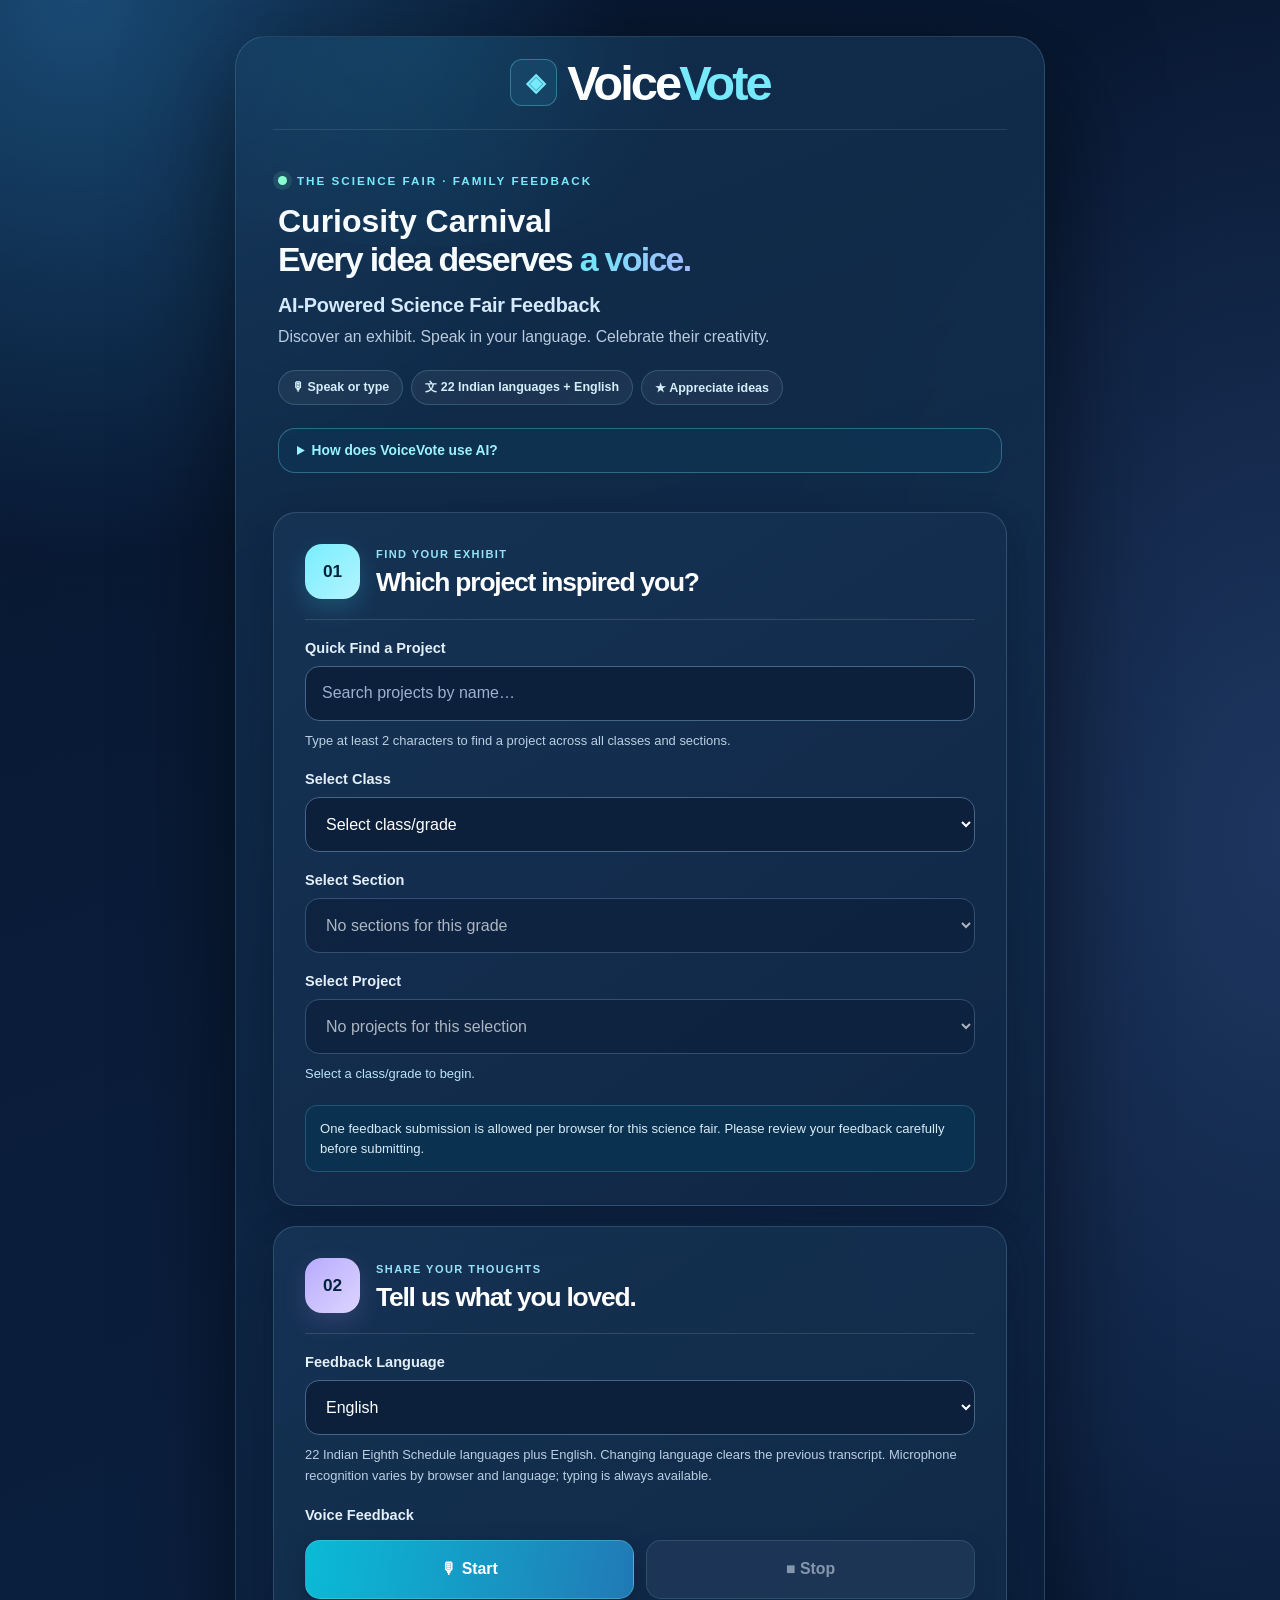
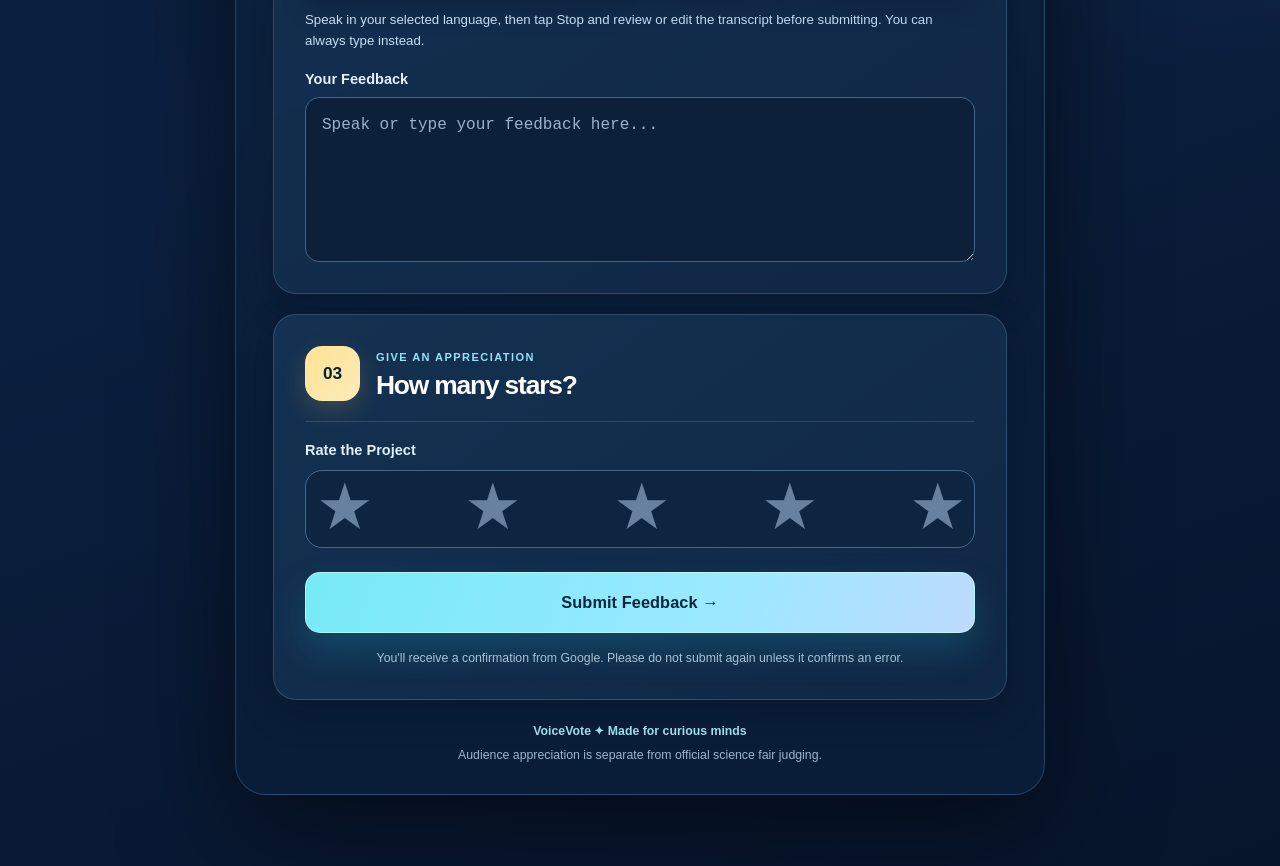
==== index.html @ 1d02b23a "Show Curiosity Carnival theme in visitor Voting header" ====
<!DOCTYPE html>
<html lang="en">
<head>
<meta charset="UTF-8">
<meta name="viewport" content="width=device-width, initial-scale=1.0">
<title>VoiceVote | Science Fair</title>

<style>
* {
  box-sizing: border-box;
  margin: 0;
  padding: 0;
}

body {
  font-family: Arial, sans-serif;
  min-height: 100vh;
  background: linear-gradient(135deg,#08152e,#102b50,#075985);
  color: #fff;
  padding: 25px 15px;
}

.container {
  max-width: 650px;
  margin: 25px auto;
  padding: 30px;
  border: 1px solid #ffffff25;
  border-radius: 24px;
  background: #ffffff12;
  backdrop-filter: blur(18px);
  box-shadow: 0 20px 60px #0005;
}

.header {
  text-align: center;
  margin-bottom: 28px;
}

.logo {
  font-size: 35px;
  font-weight: 800;
  color: #67e8f9;
}

.header p {
  color: #cbd5e1;
  margin-top: 8px;
}
.ai-explainer {
  margin: 16px auto 0;
  max-width: 610px;
  padding: 11px 14px;
  background: #102d49;
  border: 1px solid #67e8f950;
  border-radius: 12px;
  color: #d8edf5;
  text-align: left;
}
.ai-explainer summary {
  cursor: pointer;
  color: #67e8f9;
  font-size: 13px;
  font-weight: 700;
}
.ai-explainer ol {
  padding-left: 20px;
  margin: 12px 0 3px;
  font-size: 13px;
  line-height: 1.6;
}
.ai-explainer li { margin: 7px 0; }


label {
  display: block;
  font-weight: 600;
  margin: 20px 0 9px;
}

select, textarea, input[type="search"], input[type="text"] {
  width: 100%;
  padding: 14px;
  border-radius: 12px;
  border: 1px solid #ffffff30;
  background: #102b50;
  color: white;
  font-size: 16px; /* Avoid unexpected iOS text-field zoom on focus. */
  outline: none;
}

select:focus, textarea:focus, input[type="search"]:focus, input[type="text"]:focus {
  border-color: #67e8f9;
}

select option {
  background: #102b50;
  color: white;
}

select:disabled {
  opacity: 0.65;
  cursor: not-allowed;
}

#catalogStatus {
  color: #cbd5e1;
  margin-top: 8px;
  font-size: 13px;
  line-height: 1.5;
}

textarea {
  resize: vertical;
  min-height: 130px;
}

.buttons {
  display: flex;
  gap: 12px;
  margin-top: 15px;
}

button {
  border: none;
  padding: 14px;
  border-radius: 12px;
  cursor: pointer;
  font-size: 16px;
  font-weight: 700;
  min-height: 48px; /* Comfortable touch targets on phones. */
  transition: .2s;
}

button:hover {
  transform: translateY(-2px);
}

.record {
  flex: 1;
  background: #0891b2;
  color: white;
}

.stop {
  flex: 1;
  background: #334155;
  color: white;
}

.submit {
  width: 100%;
  margin-top: 25px;
  background: linear-gradient(90deg,#06b6d4,#2563eb);
  color: white;
  font-size: 17px;
}

.stars {
  display: flex;
  gap: 12px;
  font-size: 38px;
  margin-top: 10px;
}

.star {
  cursor: pointer;
  color: #64748b;
  background: transparent;
  border: 0;
  padding: 0;
  font-size: inherit;
  line-height: 1;
}
.star:focus-visible {
  outline: 2px solid #67e8f9;
  outline-offset: 3px;
}
#retryCatalogBtn {
  margin-top: 8px;
  padding: 9px 13px;
  font-size: 14px;
  background: #0891b2;
  color: white;
}
[hidden] {
  display: none !important;
}

.star.active {
  color: #facc15;
}
button:disabled, textarea:disabled, input:disabled {
  opacity: .55;
  cursor: not-allowed;
}
.search-help { font-size: 13px; color: #cbd5e1; margin: 8px 0 0; line-height: 1.5; }
.search-box { position: relative; }
#projectSearch { width: 100%; }
.search-results {
  margin-top: 6px;
  max-height: 264px;
  overflow-y: auto;
  background: #0e2749;
  border: 1px solid #67e8f96b;
  border-radius: 12px;
}
.search-option {
  display: block;
  background: transparent;
  color: white;
  border-radius: 0;
  width: 100%;
  text-align: left;
  padding: 12px 14px;
  font-weight: 500;
  border-bottom: 1px solid #ffffff18;
}
.search-option:hover, .search-option:focus-visible {
  background: #17436b;
  outline: 2px solid #67e8f9;
  outline-offset: -2px;
}
.search-selected {
  color: #a5f3fc;
  font-size: 13px;
  line-height: 1.5;
  margin-top: 8px;
}

.visitor-pass-help {
  color: #cbd5e1;
  font-size: 13px;
  margin-top: 8px;
  line-height: 1.6;
}
#newVisitorBtn {
  display: block;
  margin-top: 12px;
  background: #0d829d;
  border: 1px solid #67e8f999;
  color: #fff;
  width: 100%;
}
.vote-info {
  margin: 14px 0 4px;
  color: #cbd5e1;
  font-size: 13px;
  line-height: 1.5;
}
.vote-lock {
  margin-top: 16px;
  padding: 14px 16px;
  border: 1px solid #67e8f977;
  border-radius: 12px;
  color: #a5f3fc;
  background: #0e3c53;
  line-height: 1.5;
}

#status {
  text-align: center;
  margin-top: 18px;
  color: #a5f3fc;
  line-height: 1.5;
}

.footer {
  text-align: center;
  color: #94a3b8;
  font-size: 12px;
  margin-top: 25px;
}

@media(max-width:500px) {
  body { padding: 10px 8px; }
  .container { margin: 8px auto; padding: 22px 17px; border-radius: 18px; }
  .buttons { flex-direction: column; }
  .stars { font-size: 34px; justify-content: space-between; }
  .star { min-width: 44px; min-height: 44px; }
}
</style>
<link rel="stylesheet" href="voicevote-theme.css">
</head>

<body>

<div class="container">
  <nav class="vote-topnav" aria-label="VoiceVote navigation">
    <a class="votenav-brand" href="./"><span aria-hidden="true">◈</span> Voice<span>Vote</span></a>
  </nav>

  <div class="header">
    <div class="vote-eyebrow"><span class="vote-pulse"></span> THE SCIENCE FAIR · FAMILY FEEDBACK</div>
    <h1 class="carnival-heading">Curiosity Carnival</h1>
    <div class="logo">Every idea deserves <span>a voice.</span></div>
    <h2>AI-Powered Science Fair Feedback</h2>
    <p>Discover an exhibit. Speak in your language. Celebrate their creativity.</p>
    <div class="vote-capabilities" aria-label="VoiceVote capabilities">
      <span>🎙 Speak or type</span><span>文 22 Indian languages + English</span><span>★ Appreciate ideas</span>
    </div>
    <details class="ai-explainer">
      <summary>How does VoiceVote use AI?</summary>
      <ol>
        <li><strong>Speech recognition:</strong> Your browser turns spoken words into editable text.</li>
        <li><strong>Machine translation:</strong> Non-English feedback is translated into English when you submit.</li>
        <li><strong>Live insights:</strong> Ratings are calculated and ranked for organizers. These numerical rankings are not AI-generated judgments.</li>
      </ol>
    </details>
  </div>

  <section class="step-section step-choose" aria-labelledby="chooseHeading">
    <div class="step-topline"><span class="step-num">01</span><div><span class="step-caption">FIND YOUR EXHIBIT</span><h3 id="chooseHeading">Which project inspired you?</h3></div></div>
    <label for="projectSearch">Quick Find a Project</label>
  <div class="search-box">
    <input type="search" id="projectSearch" placeholder="Search projects by name…" autocomplete="off" aria-controls="projectSearchResults" aria-expanded="false" aria-describedby="projectSearchStatus" disabled>
    <div id="projectSearchResults" class="search-results" role="group" aria-label="Matching science fair projects" hidden></div>
  </div>
  <p id="projectSearchStatus" class="search-help" role="status" aria-live="polite">Search by project name to auto-select its class and section, or use the dropdowns below.</p>
  <p id="projectSearchSelected" class="search-selected" aria-live="polite"></p>

  <label for="studentClass">Select Class</label>
  <select id="studentClass">
    <option value="">Choose Class</option>
    <option value="6">Class 6</option>
    <option value="7">Class 7</option>
    <option value="8">Class 8</option>
    <option value="9">Class 9</option>
    <option value="10">Class 10</option>
  </select>

  <label for="section">Select Section</label>
  <select id="section" disabled>
    <option value="">Select class first</option>
  </select>

  <label for="project">Select Project</label>
  <select id="project" disabled>
    <option value="">Select class and section first</option>
  </select>
  <p id="catalogStatus" role="status" aria-live="polite">Loading available projects…</p>
  <p class="vote-info">One feedback submission is allowed per browser for this science fair. Please review your feedback carefully before submitting.</p>
  <!-- Visitor passes are intentionally deferred. Keep this UI for a later organizer-approved rollout. -->
  <section id="visitorPassFeature" hidden aria-hidden="true">
    <label for="visitorPass">Visitor Voting Pass</label>
    <input id="visitorPass" type="text" inputmode="text" spellcheck="false" autocomplete="off" autocapitalize="characters" maxlength="48" placeholder="VV-XXXXXXXX-XXXXXXXX-XXXXXXXX-XXXXXXXX" aria-describedby="visitorPassHelp">
    <p id="visitorPassHelp" class="visitor-pass-help">Enter the unique code provided by an organizer.</p>
    <button type="button" id="newVisitorBtn" hidden disabled>Start a different visitor with their unused pass</button>
  </section>
  <p id="voteGuardStatus" class="vote-lock" role="status" aria-live="polite" hidden></p>
  <p id="presenterBanner" class="vote-lock" role="status" aria-live="polite" hidden></p>
  <button type="button" id="retryCatalogBtn" hidden>Retry loading projects</button>
  </section>

  <section class="step-section step-speak" aria-labelledby="speakHeading">
    <div class="step-topline"><span class="step-num">02</span><div><span class="step-caption">SHARE YOUR THOUGHTS</span><h3 id="speakHeading">Tell us what you loved.</h3></div></div>
    <label for="language">Feedback Language</label>
  <select id="language" aria-describedby="languageHelp">
    <option value="en-IN">English</option>
    <option value="te-IN">Telugu · తెలుగు</option>
    <option value="hi-IN">Hindi · हिन्दी</option>
    <option value="ta-IN">Tamil · தமிழ்</option>
    <option value="kn-IN">Kannada · ಕನ್ನಡ</option>
    <option value="as-IN">Assamese · অসমীয়া</option>
    <option value="bn-IN">Bengali · বাংলা</option>
    <option value="brx-IN">Bodo</option>
    <option value="doi-IN">Dogri</option>
    <option value="gu-IN">Gujarati · ગુજરાતી</option>
    <option value="ks-IN">Kashmiri</option>
    <option value="gom-IN">Konkani</option>
    <option value="mai-IN">Maithili</option>
    <option value="ml-IN">Malayalam · മലയാളം</option>
    <option value="mni-Mtei-IN">Manipuri (Meitei)</option>
    <option value="mr-IN">Marathi · मराठी</option>
    <option value="ne-IN">Nepali · नेपाली</option>
    <option value="or-IN">Odia · ଓଡ଼ିଆ</option>
    <option value="pa-IN">Punjabi · ਪੰਜਾਬੀ</option>
    <option value="sa-IN">Sanskrit · संस्कृतम्</option>
    <option value="sat-Olck-IN">Santali</option>
    <option value="sd-IN">Sindhi</option>
    <option value="ur-IN">Urdu · اردو</option>
  </select>
  <p id="languageHelp" class="search-help">22 Indian Eighth Schedule languages plus English. Changing language clears the previous transcript. Microphone recognition varies by browser and language; typing is always available.</p>

  <label>Voice Feedback</label>

  <div class="buttons">
    <button class="record" id="startBtn" onclick="startRecording()" type="button">🎙 Start</button>
    <button class="stop" id="stopBtn" onclick="stopRecording()" type="button" disabled>■ Stop</button>
  </div>
  <p class="search-help" id="recordingHelp">Speak in your selected language, then tap Stop and review or edit the transcript before submitting. You can always type instead.</p>

  <label for="feedback">Your Feedback</label>
  <textarea id="feedback" maxlength="2000" dir="auto" lang="en-IN" placeholder="Speak or type your feedback here..."></textarea>
  <section id="englishTranslationPanel" class="translation-panel" aria-label="English translation preview" hidden>
    <div class="translation-heading">
      <div>
        <span class="translation-eyebrow">✦ AI-POWERED TRANSLATION</span>
        <h4>English Translation</h4>
      </div>
      <button type="button" id="refreshTranslationBtn" class="translation-refresh" disabled>↻ Retry</button>
    </div>
    <p id="englishTranslationStatus" class="translation-status" role="status" aria-live="polite">Finish speaking or typing to see the English translation.</p>
    <p id="englishTranslationText" class="translation-output" lang="en" aria-live="polite"></p>
    <button type="button" id="openTranslationPageBtn" class="translation-fallback" hidden>Open English translation in a separate tab</button>
    <p class="translation-note">Preview only. Original feedback is preserved in its chosen language. English translation is attempted using Google where available; it may be unavailable for some languages. A real vote makes its own translation attempt when saved.</p>
  </section>
  </section>

  <section class="step-section step-rate" aria-labelledby="rateHeading">
    <div class="step-topline"><span class="step-num">03</span><div><span class="step-caption">GIVE AN APPRECIATION</span><h3 id="rateHeading">How many stars?</h3></div></div>
    <label>Rate the Project</label>
  <div class="stars" id="stars" role="group" aria-label="Rate this project from one to five stars">
    <button type="button" class="star" data-value="1" aria-label="1 star" aria-pressed="false">★</button>
    <button type="button" class="star" data-value="2" aria-label="2 stars" aria-pressed="false">★</button>
    <button type="button" class="star" data-value="3" aria-label="3 stars" aria-pressed="false">★</button>
    <button type="button" class="star" data-value="4" aria-label="4 stars" aria-pressed="false">★</button>
    <button type="button" class="star" data-value="5" aria-label="5 stars" aria-pressed="false">★</button>
  </div>

  <button class="submit" id="submitBtn" onclick="submitFeedback()" disabled>
    Submit Feedback →
  </button>

  <p id="networkStatus" class="search-help" role="status" aria-live="polite" hidden></p>
  <div id="status" role="status" aria-live="polite"></div>
  <p id="receiptHint" style="margin-top:10px;font-size:12px;color:#cbd5e1;text-align:center;">You'll receive a confirmation from Google. Please do not submit again unless it confirms an error.</p>
  </section>

  <section id="presenterReceipt" class="owner-receipt" role="status" aria-live="polite" hidden>
    <strong>OWNER DEMONSTRATION · NOTHING SAVED</strong>
    <h3>VoiceVote demonstration complete!</h3>
    <p id="presenterReceiptProject"></p>
    <p id="presenterReceiptStars"></p>
    <p id="presenterReceiptFeedback"></p>
    <p class="owner-receipt-note">This is a local example, not a Google confirmation. The rating is not counted and browser voting eligibility is unchanged. Any English translation shown above is a preview only, not saved feedback.</p>
    <div class="buttons owner-receipt-actions">
      <button id="presenterTryAgain" type="button">↻ Demonstrate Again</button>
      <button id="presenterClose" type="button">Close</button>
    </div>
  </section>
  <div class="footer">
    <strong>VoiceVote ✦ Made for curious minds</strong>
    <span>Audience appreciation is separate from official science fair judging.</span>
  </div>

</div>

<script src="voicevote-catalog.js"></script>
<script>
// Google Apps Script web app URL. Use exactly one /exec suffix.
//    Do NOT use the Deployment ID, Library URL, Apps Script editor URL or Google Sheet URL.
const SCRIPT_URL = "https://script.google.com/macros/s/AKfycbxk-Ex6bd0l3V9fiUrPoCGVHNmkUAm_4yY7xlGLHWFRZBSn6lCo0Pw0vZ0C-vgyIC26/exec";

// The browser token is random; it is NOT a hardware fingerprint or personal ID.
// Server-side enforcement of the token is implemented in the next backend stage.
const DEVICE_STORAGE_KEY = "voicevote_device_token_v1";
const VOTED_STORAGE_KEY = "voicevote_voted_v1";
const PENDING_STORAGE_KEY = "voicevote_pending_v1";
// An owner capability is issued ONLY by authenticated Admin Console RPC.
// URL fragments are not sent to the public GitHub Pages host.
const presenterTicket = new URLSearchParams(String(window.location?.hash || '').replace(/^#/, '')).get('presenter') || '';
const presenterRequested = Boolean(presenterTicket);
let presenterVerified = false;
let presenterVerificationError = '';
// Management-dependent feature: leave the backend intact and preparation-only.
// Turning this on in a future release requires organizer approval and live testing.
const VISITOR_PASSES_ENABLED = false;

// Keep voice state available when the initial receipt lockout is rendered.
let rating = 0;
let recognition = null;
let isRecording = false;
let isSubmitting = false;
let voiceErrorShown = false;
// Translation preview is independent of real feedback submission and browser
// eligibility. Every new edit/language switch invalidates older responses.
let translationTimer = null;
let translationPending = null;
let translationVersion = 0;
let translationLastKey = '';
let translationLastResult = '';
// iOS Chrome also uses Apple's browser engine. Third-party HTML-service
// iframes or language-specific Web Speech support may behave differently.
// This flag is only for UI fallback; it is not used to identify visitors.
const likelyIOS = /iPad|iPhone|iPod/i.test(String(navigator.userAgent || '')) ||
  (navigator.platform === 'MacIntel' && Number(navigator.maxTouchPoints) > 1);

function hasLocalVote() {
  try { return window.localStorage?.getItem(VOTED_STORAGE_KEY) === "1"; }
  catch (_) { return false; }
}

function hasPendingVote() {
  try { return window.localStorage?.getItem(PENDING_STORAGE_KEY) === "1"; }
  catch (_) { return false; }
}

function isVoteLocked() {
  // An owner ticket either verifies and allows LOCAL DEMO ONLY, or stays locked.
  // Never use a guessed fragment or unverified token to enable real voting.
  return presenterRequested ? !presenterVerified : hasLocalVote() || hasPendingVote();
}

function hasWellFormedVisitorPass() {
  const input = document.getElementById('visitorPass');
  const compact = String(input?.value || '').trim().toUpperCase().replace(/[\s-]/g,'');
  return /^VV[0-9A-F]{32}$/.test(compact);
}

function setPendingVote(pending) {
  const storage = window.localStorage;
  if (!storage) throw new Error("Browser site storage is unavailable.");
  if (pending) storage.setItem(PENDING_STORAGE_KEY, "1");
  else storage.removeItem(PENDING_STORAGE_KEY);
}

function getOrCreateDeviceToken() {
  let storage;
  try { storage = window.localStorage; }
  catch (_) { throw new Error("Browser storage is disabled. Enable site storage to vote."); }
  if (!storage) throw new Error("Browser storage is unavailable. Enable site storage to vote.");
  try {
    const previous = storage.getItem(DEVICE_STORAGE_KEY);
    if (previous && /^[a-f0-9-]{36}$/i.test(previous)) return previous;
    const token = secureSubmissionId();
    storage.setItem(DEVICE_STORAGE_KEY, token);
    if (storage.getItem(DEVICE_STORAGE_KEY) !== token) {
      throw new Error("Browser storage is not saving correctly.");
    }
    return token;
  } catch (error) {
    throw new Error("Unable to save the browser voting token. Check site storage permissions.");
  }
}

function syncVoteStatus() {
  const notice = document.getElementById("voteGuardStatus");
  const voted = !presenterRequested && hasLocalVote();
  const pending = !presenterRequested && hasPendingVote();
  const locked = isVoteLocked();
  notice.hidden = presenterRequested || !locked;
  const presenterBanner = document.getElementById('presenterBanner');
  if (presenterBanner) {
    presenterBanner.hidden = !presenterRequested;
    presenterBanner.textContent = presenterVerified
      ? 'OWNER DEMONSTRATION · Rehearse freely. No vote will be saved, no ranking changes, and the existing browser lock is preserved.'
      : 'Owner demonstration is unavailable: '+(presenterVerificationError || 'Verifying temporary access…')+
        ' Reopen a new demonstration link from the authenticated Admin Console.';
  }
  submitButton.textContent = presenterVerified ? 'Show Demo Confirmation →' : 'Submit Feedback →';
  notice.textContent = voted
    ? "A vote has already been recorded in this browser. Additional feedback is blocked here. Ask an organizer if you need help."
    : pending
      ? "Feedback submission is awaiting confirmation. It may already be saved. Do not submit again. If Google showed a failure receipt, use its Return link. If the page failed to load or the receipt was lost, ask an organizer to check the Feedback sheet before trying again."
      : "";
  const passInput = document.getElementById('visitorPass');
  const newVisitor = document.getElementById('newVisitorBtn');
  if (passInput) passInput.disabled = pending || !VISITOR_PASSES_ENABLED;
  if (newVisitor) {
    newVisitor.hidden = !VISITOR_PASSES_ENABLED || !voted;
    newVisitor.disabled = !VISITOR_PASSES_ENABLED || !voted || pending || !hasWellFormedVisitorPass();
  }

  // Visually and functionally lock the entire form, not only Submit.
  // The original pre-token feedback rows cannot be linked to any browser.
  // Never submit interim speech as if it were the visitor's final feedback.
  submitButton.disabled = locked || !catalogReady || isRecording || isSubmitting;
  const controls = ["language", "feedback", "startBtn", "stopBtn", "projectSearch"];
  controls.forEach(function(id) {
    const el = document.getElementById(id);
    if (!el) return;
    if (id === "startBtn") el.disabled = locked || isRecording || isSubmitting;
    else if (id === "stopBtn") el.disabled = locked || !isRecording;
    else if (id === "language" || id === "feedback") el.disabled = locked || isRecording;
    else el.disabled = locked || !catalogReady;
  });
  if (locked) {
    [classSelect, sectionSelect, projectSelect].forEach(function(el) { el.disabled = true; });
    document.querySelectorAll(".star").forEach(function(star) { star.disabled = true; });
    const results = document.getElementById("projectSearchResults");
    if (results) results.hidden = true;
  } else if (catalogReady) {
    classSelect.disabled = false;
    sectionSelect.disabled = !classSelect.value;
    projectSelect.disabled = !sectionSelect.value;
    document.querySelectorAll(".star").forEach(function(star) { star.disabled = false; });
  }
}
// Browser connectivity is a hint, not proof of server reachability.
// Never silently clear a pending submission when the connection fails.
function updateConnectionStatus() {
  const notice = document.getElementById("networkStatus");
  if (!notice) return;
  const offline = Boolean(window.navigator && window.navigator.onLine === false);
  notice.hidden = !offline;
  notice.textContent = offline
    ? "You appear to be offline. Reconnect before submitting. Your feedback is still on this page."
    : "";
}

function readReceiptReturn() {
  // Presenter URLs never clear/set real voting storage, even if forged query
  // parameters such as ?vote=success or ?vote=retry accompany the fragment.
  if (presenterRequested) { syncVoteStatus(); return; }
  const search = new URLSearchParams(window.location?.search || "");
  if (search.get("vote") === "success") {
    try {
      window.localStorage?.setItem(VOTED_STORAGE_KEY, "1");
      window.localStorage?.removeItem(PENDING_STORAGE_KEY);
    } catch (_) { /* Server still checks the browser token if site storage is blocked. */ }
  } else if (search.get("vote") === "retry") {
    // Only the Google-hosted failure receipt should offer this link.
    try { window.localStorage?.removeItem(PENDING_STORAGE_KEY); }
    catch (_) { /* Site storage may be disabled. */ }
  }
  syncVoteStatus();
}

const classSelect = document.getElementById("studentClass");
const sectionSelect = document.getElementById("section");
const projectSelect = document.getElementById("project");
const submitButton = document.getElementById("submitBtn");
const statusElement = document.getElementById("status");
const catalogStatus = document.getElementById("catalogStatus");
const retryCatalogBtn = document.getElementById("retryCatalogBtn");
const visitorPassInput = document.getElementById("visitorPass");
const newVisitorBtn = document.getElementById("newVisitorBtn");
const visitorPassFeature = document.getElementById("visitorPassFeature");
if (visitorPassFeature) {
  visitorPassFeature.hidden = !VISITOR_PASSES_ENABLED;
  visitorPassFeature.setAttribute("aria-hidden", String(!VISITOR_PASSES_ENABLED));
}

visitorPassInput.addEventListener("input", syncVoteStatus);
newVisitorBtn.addEventListener("click", function() {
  if (!VISITOR_PASSES_ENABLED) return;
  if (!hasLocalVote() || hasPendingVote() || !hasWellFormedVisitorPass()) {
    statusElement.textContent = "Enter a different visitor's unused voting pass to continue.";
    return;
  }
  try {
    // The code, not the shared device token, identifies a participant in
    // pass-based voting. Only the server decides whether that code is unused.
    window.localStorage?.removeItem(VOTED_STORAGE_KEY);
    window.localStorage?.removeItem(PENDING_STORAGE_KEY);
  } catch (_) {
    statusElement.textContent = "Browser storage could not be updated. Ask an organizer.";
    return;
  }
  isSubmitting = false;
  rating = 0;
  document.getElementById("feedback").value = "";
  document.querySelectorAll(".star").forEach(function(star) {
    star.classList.remove("active");
    star.setAttribute("aria-pressed","false");
  });
  syncVoteStatus();
  statusElement.textContent = "New visitor session ready. Submit using this person's unique unused pass.";
});
retryCatalogBtn.addEventListener("click", function() { window.location.reload(); });

function hasValidWebAppUrl() {
  return /^https:\/\/script\.google\.com\/macros\/s\/[^/]+\/exec(?:\?.*)?$/.test(SCRIPT_URL.trim());
}

// Preserve the application's familiar "Class 6", "Class 7", etc. labels.
function updateGradeLabels() {
  Array.from(classSelect.options).forEach(function(option) {
    if (/^\d+$/.test(option.value)) option.textContent = "Class " + option.value;
  });
}

// Friendly "Section A" labels when the roster uses simple A/B/C values.
// Keep raw option values exactly as they appear in the Projects sheet.
function updateSectionLabels() {
  Array.from(sectionSelect.options).forEach(function(option) {
    if (/^[A-Za-z]$/.test(option.value)) option.textContent = "Section " + option.value.toUpperCase();
  });
}

let catalogReady = false;
let selectedCatalogController = null;
function startCatalog() {
  classSelect.disabled = true;
  retryCatalogBtn.hidden = true;
  if (!hasValidWebAppUrl()) {
    catalogStatus.textContent = "Setup needed: paste the Google Apps Script Web app /exec URL into index.html.";
    retryCatalogBtn.hidden = false;
    return;
  }
  if (!window.VoiceVoteCatalogSelector) {
    catalogStatus.textContent = "Could not load voicevote-catalog.js. Check that it is beside index.html.";
    retryCatalogBtn.hidden = false;
    return;
  }
  VoiceVoteCatalogSelector.init({
    apiUrl: SCRIPT_URL.trim(),
    snapshotUrl: "./projects.json",
    gradeSelector: "#studentClass",
    sectionSelector: "#section",
    projectSelector: "#project",
    statusSelector: "#catalogStatus",
    searchSelector: "#projectSearch",
    searchResultsSelector: "#projectSearchResults",
    searchStatusSelector: "#projectSearchStatus",
    searchSelectedSelector: "#projectSearchSelected",
    isVoteLocked: isVoteLocked,
    preserveExistingGrades: false
  }).then(function(controller) {
    selectedCatalogController = controller;
    catalogReady = true;
    retryCatalogBtn.hidden = true;
    submitButton.disabled = isVoteLocked();
    updateGradeLabels();
    syncVoteStatus();
  }).catch(function(error) {
    catalogStatus.textContent = "Unable to load projects: " + error.message + " Check your connection, then retry. If the problem continues, ask an organizer to check the Projects sheet or deployment.";
    retryCatalogBtn.hidden = false;
    console.error("VoiceVote project catalog error:", error);
  });
}

function verifyPresenterTicket() {
  if (!presenterRequested) return;
  if (!/^[a-f0-9]{64}$/i.test(presenterTicket)) {
    presenterVerificationError='Invalid or expired access.';
    syncVoteStatus();
    return;
  }
  const callback='voiceVotePresenterVerify';
  const tag=document.createElement('script');
  let done=false;
  const finish=function(approved,message) {
    if(done)return;
    done=true;
    presenterVerified=approved===true;
    presenterVerificationError=presenterVerified?'':(message||'Expired or unverified access.');
    try { delete window[callback]; } catch (_) { window[callback]=undefined; }
    if(tag.parentNode) tag.parentNode.removeChild(tag);
    clearTimeout(timer);
    syncVoteStatus();
  };
  window[callback]=function(result) {
    finish(Boolean(result && result.success === true),'Expired or invalid access.');
  };
  tag.onerror=function(){finish(false,'Could not verify access.');};
  tag.referrerPolicy='no-referrer';
  const timer=setTimeout(function(){finish(false,'Verification timed out.');},16000);
  tag.src=SCRIPT_URL.trim()+'?action=presenterVerify&callback='+callback+
    '&ticket='+encodeURIComponent(presenterTicket);
  document.head.appendChild(tag);
}

// Initialize the catalog first so its filtering runs before label formatting.
readReceiptReturn();
verifyPresenterTicket();
updateConnectionStatus();
if (typeof window.addEventListener === "function") {
  window.addEventListener("online", updateConnectionStatus);
  window.addEventListener("offline", updateConnectionStatus);
  // When navigating back to a cached page, re-evaluate persistent vote state.
  window.addEventListener("pageshow", function() {
    updateConnectionStatus();
    syncVoteStatus();
  });
}
startCatalog();
classSelect.addEventListener("change", updateSectionLabels);

document.querySelectorAll(".star").forEach(function(star) {
  star.addEventListener("click", function() {
    if (isVoteLocked()) return;
    rating = Number(this.dataset.value);
    document.querySelectorAll(".star").forEach(function(item) {
      const value = Number(item.dataset.value);
      item.classList.toggle("active", value <= rating);
      item.setAttribute("aria-pressed", String(value === rating));
    });
    syncVoteStatus();
  });
});

function mergeSpeechRecognitionResults(results) {
  let spoken = '';
  for (let i = 0; i < results.length; i++) {
    const item = results[i];
    const phrase = item && item[0] ? String(item[0].transcript || '').trim() : '';
    if (!phrase) continue;
    if (!spoken) { spoken = phrase; continue; }
    const old = spoken.toLocaleLowerCase();
    const next = phrase.toLocaleLowerCase();
    // Some recognition engines return a cumulative replacement ("science",
    // then "science fair"), not a separate utterance. Replace, don't repeat.
    if (next === old || old.endsWith(' ' + next)) continue;
    if (next.startsWith(old + ' ')) { spoken = phrase; continue; }
    spoken += ' ' + phrase;
  }
  return spoken;
}

function cleanupTranslationRequest() {
  if (!translationPending) return;
  const pending = translationPending;
  translationPending = null;
  clearTimeout(pending.timeout);
  if (pending.form && pending.form.parentNode) pending.form.remove();
  if (pending.frame && pending.frame.parentNode) pending.frame.remove();
}
function invalidateTranslationPreview(message) {
  translationVersion++;
  if (translationTimer) { clearTimeout(translationTimer); translationTimer=null; }
  cleanupTranslationRequest();
  translationLastKey = '';
  translationLastResult = '';
  const panel = document.getElementById('englishTranslationPanel');
  const language = document.getElementById('language').value;
  panel.hidden = language === 'en-IN';
  document.getElementById('englishTranslationText').textContent='';
  document.getElementById('englishTranslationStatus').textContent = message ||
    'Finish speaking or typing to see the English translation.';
  document.getElementById('refreshTranslationBtn').disabled = true;
  document.getElementById('openTranslationPageBtn').hidden = true;
}
function scheduleEnglishTranslation(immediate) {
  translationVersion++;
  if (translationTimer) { clearTimeout(translationTimer); translationTimer=null; }
  cleanupTranslationRequest();
  const language=document.getElementById('language').value;
  const panel=document.getElementById('englishTranslationPanel');
  const text=document.getElementById('feedback').value.trim();
  panel.hidden = language === 'en-IN';
  const status=document.getElementById('englishTranslationStatus');
  const output=document.getElementById('englishTranslationText');
  const refresh=document.getElementById('refreshTranslationBtn');
  const separate=document.getElementById('openTranslationPageBtn');
  separate.hidden = panel.hidden || !text || isRecording || isSubmitting || isVoteLocked() || !likelyIOS;
  if (panel.hidden) {
    status.textContent='';
    output.textContent='';
    refresh.disabled=true;
    translationLastKey='';
    translationLastResult='';
    return;
  }
  if (!text || isRecording || isSubmitting || isVoteLocked()) {
    output.textContent='';
    status.textContent=isRecording?'Listening… Translation follows when you stop.':
      !text?'Speak or type your feedback to see its English translation.':
        'Translation preview is unavailable while voting is locked or submitting.';
    refresh.disabled=true;
    separate.hidden=true;
    return;
  }
  refresh.disabled=false;
  const key=language+'\n'+text;
  if (key===translationLastKey && translationLastResult && !immediate) {
    output.textContent=translationLastResult;
    status.textContent='English translation ready (preview).';
    return;
  }
  output.textContent='';
  status.textContent='Preparing English translation…';
  const version=translationVersion;
  translationTimer=setTimeout(function() {
    translationTimer=null;
    if (version===translationVersion) requestEnglishTranslation(language,text,key,version);
  },immediate?0:1300);
}
function requestEnglishTranslation(language,text,key,version) {
  if (version!==translationVersion || isVoteLocked() || isRecording || isSubmitting) return;
  const status=document.getElementById('englishTranslationStatus');
  let requestId;
  try { requestId=secureSubmissionId(); }
  catch (_) {
    status.textContent='Translation preview is unavailable in this browser.';
    return;
  }
  // A hidden HTTPS form POST keeps free-text out of URLs and browser JSONP.
  // It NEVER sends action=save or changes the real vote guard.
  const frame=document.createElement('iframe');
  frame.name='voicevote_translate_'+requestId.replace(/-/g,'');
  frame.setAttribute('aria-hidden','true');
  frame.style.cssText='position:absolute;width:0;height:0;border:0;visibility:hidden';
  const form=document.createElement('form');
  form.method='POST';
  form.action=SCRIPT_URL.trim();
  form.target=frame.name;
  form.style.display='none';
  const fields={action:'translatePreview',requestId:requestId,
    language:language,feedback:text};
  Object.keys(fields).forEach(function(name) {
    const input=document.createElement('input');
    input.type='hidden';input.name=name;input.value=fields[name];
    form.appendChild(input);
  });
  document.body.appendChild(frame);
  document.body.appendChild(form);
  const timeout=setTimeout(function() {
    if (!translationPending || translationPending.id!==requestId) return;
    cleanupTranslationRequest();
    status.textContent='Inline translation did not load. Open it in a separate tab, or submit the original feedback.';
    document.getElementById('openTranslationPageBtn').hidden=false;
  },20000);
  translationPending={id:requestId,version:version,key:key,
    frame:frame,form:form,timeout:timeout};
  status.textContent='Translating to English…';
  try { form.submit(); }
  catch (_) {
    cleanupTranslationRequest();
    status.textContent='Could not open inline translation. Open it in a separate tab or type/edit the original.';
    document.getElementById('openTranslationPageBtn').hidden=false;
  }
}
window.addEventListener('message',function(event) {
  const payload=event && event.data;
  if (!payload || payload.type!=='voicevote-translation-preview' ||
      !translationPending || payload.requestId!==translationPending.id ||
      translationPending.version!==translationVersion) return;
  // Only accept Google Apps Script HTML responses. The unpredictable requestId
  // prevents unrelated pages/windows from forging a translation response.
  let allowed=false;
  try {
    const origin=new URL(event.origin);
    allowed=origin.protocol==='https:' &&
      (origin.hostname==='script.google.com' ||
       origin.hostname==='script.googleusercontent.com' ||
       origin.hostname.endsWith('.googleusercontent.com'));
  } catch (_) { return; }
  if (!allowed) return;
  const key=translationPending.key;
  const language=document.getElementById('language').value;
  const current=language+'\n'+document.getElementById('feedback').value.trim();
  cleanupTranslationRequest();
  if (key!==current || isRecording || isVoteLocked()) return;
  const status=document.getElementById('englishTranslationStatus');
  const output=document.getElementById('englishTranslationText');
  if (payload.success===true && typeof payload.translation==='string' &&
      payload.translation.trim()) {
    const translated=payload.translation.trim();
    // Free-text from translators is NEVER interpreted as markup.
    output.textContent=translated;
    status.textContent='English translation ready (preview).';
    translationLastKey=key;
    translationLastResult=translated;
    document.getElementById('refreshTranslationBtn').textContent='↻ Refresh';
  } else {
    output.textContent='';
    status.textContent=typeof payload.message==='string' ? payload.message :
      'English translation is temporarily unavailable. Open it separately or retry.';
    document.getElementById('openTranslationPageBtn').hidden=false;
  }
});
document.getElementById('feedback').addEventListener('input',function() {
  scheduleEnglishTranslation(false);
});
document.getElementById('language').addEventListener('change',function() {
  // The old text belongs to the previous language. Never submit it under a
  // different language or translate a stale in-flight preview as the new one.
  // Both public visitors and verified owner demos use this same change handler.
  const feedbackBox=document.getElementById('feedback');
  feedbackBox.value='';
  feedbackBox.lang=this.value;
  feedbackBox.dir='auto';
  invalidateTranslationPreview('Speak or type fresh feedback in the newly selected language.');
  statusElement.textContent='Language changed. Previous feedback was cleared; speak or type again.';
});
document.getElementById('openTranslationPageBtn').addEventListener('click',function() {
  // Explicit tap launches a TOP-LEVEL HTML result, bypassing third-party
  // iframe/postMessage problems on iOS Chrome/Safari. This POST is preview-only
  // and NEVER includes submissionId, deviceToken or a save action.
  const language=document.getElementById('language').value;
  const text=document.getElementById('feedback').value.trim();
  if (language==='en-IN' || !text || isRecording || isSubmitting || isVoteLocked()) return;
  let id;
  try { id=secureSubmissionId(); } catch (_) {
    document.getElementById('englishTranslationStatus').textContent=
      'Cannot open a separate preview from this browser. You can still submit original feedback.';
    return;
  }
  const form=document.createElement('form');
  form.method='POST';form.action=SCRIPT_URL.trim();
  form.target='_blank';form.style.display='none';
  const fields={action:'translatePreview',view:'standalone',requestId:id,
    language:language,feedback:text};
  Object.keys(fields).forEach(function(name) {
    const input=document.createElement('input');input.type='hidden';
    input.name=name;input.value=fields[name];form.appendChild(input);
  });
  document.body.appendChild(form);
  try { form.submit(); }
  catch (_) {
    document.getElementById('englishTranslationStatus').textContent=
      'Separate translation could not be opened. Your original feedback is still editable.';
  }
  finally { form.remove(); }
});
document.getElementById('refreshTranslationBtn').addEventListener('click',function() {
  translationLastKey='';
  translationLastResult='';
  scheduleEnglishTranslation(true);
});

function startRecording() {
  if (isRecording || isSubmitting || isVoteLocked()) return;
  const SpeechRecognition = window.SpeechRecognition || window.webkitSpeechRecognition;
  if (!SpeechRecognition) {
    statusElement.textContent = "This browser does not support speech recognition. You can type your feedback instead.";
    return;
  }

  recognition = new SpeechRecognition();
  recognition.lang = document.getElementById("language").value;
  // iOS WebKit may end recognition after a single utterance; use that stable
  // lifecycle rather than requesting an unreliable continuous stream.
  recognition.continuous = !likelyIOS;
  recognition.interimResults = true;
  // Web Speech often reports the ENTIRE recognition result list repeatedly.
  // A new final event can include a prior final result again. Never append
  // every event to a growing buffer: rebuild from results by stable index.
  const speechBase = document.getElementById("feedback").value.trim();
  voiceErrorShown = false;
  invalidateTranslationPreview('Listening… English translation follows when you stop.');

  recognition.onresult = function(event) {
    // Recompute from the complete result list; even a re-emitted resultIndex
    // cannot append the same words two or three times.
    const spoken=mergeSpeechRecognitionResults(event.results);
    document.getElementById("feedback").value =
      [speechBase,spoken].filter(Boolean).join(' ');
  };

  recognition.onerror = function(event) {
    voiceErrorShown = true;
    const code = String(event && event.error || "unknown");
    const help = code === "not-allowed" || code === "service-not-allowed"
      ? "Microphone permission was denied. Allow microphone access or type your feedback."
      : code === "no-speech"
      ? "No speech detected. Try recording again or type your feedback."
      : code === "network"
      ? "Voice recognition could not connect. Check your connection or type your feedback."
      : code === "language-not-supported"
      ? "Microphone recognition is unavailable for this language in your browser. Type your feedback instead."
      : "Voice recognition stopped (" + code + "). You can type or try again.";
    statusElement.textContent = help;
    isRecording = false;
    syncVoteStatus();
    scheduleEnglishTranslation();
  };
  recognition.onend = function() {
    isRecording = false;
    recognition = null;
    syncVoteStatus();
    if (!isSubmitting && !voiceErrorShown) {
      statusElement.textContent = "Recording stopped. Review or edit your transcript before submitting.";
    }
    scheduleEnglishTranslation();
  };

  try {
    recognition.start();
    isRecording = true;
    syncVoteStatus();
    statusElement.textContent = "Listening… Tap Stop and review the transcript before submitting.";
  } catch (error) {
    recognition = null;
    isRecording = false;
    voiceErrorShown = true;
    syncVoteStatus();
    statusElement.textContent = "Could not start recording: " + error.message + ". You can type your feedback.";
  }
}

function stopRecording() {
  if (!recognition || !isRecording) return;
  statusElement.textContent = "Finishing speech transcription… Review your feedback when recording stops.";
  try {
    recognition.stop();
  } catch (error) {
    isRecording = false;
    voiceErrorShown = true;
    syncVoteStatus();
    statusElement.textContent = "Could not stop recording cleanly. Review your feedback before submitting.";
  }
}

// Browser cross-origin JSONP save requests can fail AFTER the backend has
// already written a Feedback row. A normal top-level HTTPS form POST avoids
// cross-origin JavaScript entirely and displays an authoritative server receipt.
function secureSubmissionId() {
  if (!window.crypto || typeof window.crypto.getRandomValues !== 'function') {
    throw new Error('This browser cannot generate a secure submission ID. Try an updated browser.');
  }
  if (typeof window.crypto.randomUUID === 'function') return window.crypto.randomUUID();
  const bytes = window.crypto.getRandomValues(new Uint8Array(16));
  bytes[6] = (bytes[6] & 15) | 64;
  bytes[8] = (bytes[8] & 63) | 128;
  const hex = Array.from(bytes, function(byte) { return byte.toString(16).padStart(2, '0'); }).join('');
  return hex.slice(0, 8) + '-' + hex.slice(8, 12) + '-' + hex.slice(12, 16) +
    '-' + hex.slice(16, 20) + '-' + hex.slice(20);
}

function showPresenterReceipt(data) {
  // The source of these values is the already validated visible form.
  // Use textContent only; never render visitor-entered text as HTML.
  document.getElementById('presenterReceiptProject').textContent =
    'Class '+data.studentClass+' · '+data.section+' · '+data.project;
  document.getElementById('presenterReceiptStars').textContent =
    '★'.repeat(data.rating)+'☆'.repeat(5-data.rating);
  document.getElementById('presenterReceiptFeedback').textContent=data.feedback;
  document.getElementById('presenterReceipt').hidden=false;
  statusElement.textContent='Owner demo complete. NOTHING has been submitted or saved.';
  document.getElementById('presenterReceipt').scrollIntoView({behavior:'smooth',block:'nearest'});
}
document.getElementById('presenterClose').addEventListener('click',function() {
  if (!presenterVerified) return;
  try { window.close(); } catch (_) {}
  document.getElementById('presenterReceipt').hidden=true;
  statusElement.textContent='Owner demonstration finished. You can close this tab when ready.';
});
document.getElementById('presenterTryAgain').addEventListener('click',function() {
  if (!presenterVerified) return;
  rating=0;
  document.getElementById('feedback').value='';
  invalidateTranslationPreview('Speak or type feedback to see an English translation.');
  document.querySelectorAll('.star').forEach(function(star) {
    star.classList.remove('active');
    star.setAttribute('aria-pressed','false');
  });
  document.getElementById('presenterReceipt').hidden=true;
  statusElement.textContent='Another owner demonstration is ready. No real vote or browser lock was changed.';
  syncVoteStatus();
});
function submitFeedback() {
  if (isSubmitting) return;
  if (isRecording) {
    statusElement.textContent = "Tap Stop and wait for speech recognition to finish before submitting.";
    return;
  }
  if (isVoteLocked()) {
    statusElement.textContent = "A vote was already submitted or is awaiting confirmation in this browser.";
    syncVoteStatus();
    return;
  }
  const passValue = VISITOR_PASSES_ENABLED ? String(visitorPassInput.value || '').trim() : '';
  if (passValue && !hasWellFormedVisitorPass()) {
    statusElement.textContent = "Check your voting pass format or ask an organizer for a replacement.";
    return;
  }
  const data = {
    visitorPass: passValue,
    studentClass: classSelect.value,
    section: sectionSelect.value,
    project: projectSelect.value,
    projectId: selectedCatalogController && selectedCatalogController.getSelectedProjectId
      ? selectedCatalogController.getSelectedProjectId() : '',
    language: document.getElementById('language').value,
    feedback: document.getElementById('feedback').value.trim(),
    rating: rating
  };

  if (!catalogReady) {
    statusElement.textContent = 'The project list is not ready. Check the project status above.';
    return;
  }
  if (!data.studentClass || !data.section || !data.project || !data.feedback || !data.rating) {
    statusElement.textContent = 'Please choose a class, section and project, enter feedback, and select a star rating.';
    return;
  }
  // Authenticated owner presenter uses THIS SAME FORM and UI, but the
  // confirmation is entirely local: no Google request, browser token or lock.
  if (presenterRequested) {
    if (!presenterVerified) {
      statusElement.textContent='Owner demonstration access has not been verified.';
      return;
    }
    showPresenterReceipt(data);
    return;
  }
  // Avoid an avoidable failed navigation when the browser knows it is offline.
  // Keep any entered text editable and DO NOT create a pending voting lock.
  if (window.navigator && window.navigator.onLine === false) {
    updateConnectionStatus();
    statusElement.textContent = 'You appear offline. Reconnect before submitting. Nothing was sent to Google.';
    return;
  }
  if (!hasValidWebAppUrl()) {
    statusElement.textContent = 'The Google Apps Script web app URL is not configured correctly.';
    return;
  }

  try {
    // No feedback text goes into the URL. Navigate to a genuine Google-hosted
    // HTML receipt so browser CORS/JSONP blockers cannot hide the save result.
    const id = secureSubmissionId();
    const deviceToken = getOrCreateDeviceToken();
    const form = document.createElement('form');
    form.method = 'POST';
    form.action = SCRIPT_URL.trim();
    form.target = '_self';
    form.style.display = 'none';
    const fields = Object.assign({ action: 'save', submissionId: id, deviceToken: deviceToken }, data);
    Object.keys(fields).forEach(function(name) {
      const input = document.createElement('input');
      input.type = 'hidden';
      input.name = name;
      input.value = String(fields[name]);
      form.appendChild(input);
    });
    document.body.appendChild(form);
    // Record the attempt before leaving GitHub Pages. A visitor who scans the
    // common QR again should not see an active form while the receipt is unknown.
    setPendingVote(true);
    syncVoteStatus();
    isSubmitting = true;
    stopRecording();
    submitButton.disabled = true;
    submitButton.textContent = 'Opening confirmation…';
    statusElement.textContent =
      'Opening Google confirmation page. Do not submit again unless it confirms an error.';
    form.submit();
  } catch (error) {
    try { setPendingVote(false); } catch (_) {}
    syncVoteStatus();
    isSubmitting = false;
    submitButton.disabled = false;
    submitButton.textContent = 'Submit Feedback →';
    statusElement.textContent = 'Could not open the confirmation page: ' + error.message;
  }
}

</script>

</body>
</html>
---- voicevote-theme.css ----
/* VoiceVote parent-first redesign: additive visual layer over proven form.
   No form IDs, server requests, browser storage or submission behavior modified. */
:root{--v-bg:#07172f;--v-ink:#f8fcff;--v-muted:#bdcce0;--v-cyan:#76eafa;--v-gold:#ffd77f;--v-surface:#122744;--v-stroke:#395879}
html{scroll-behavior:smooth}body{font-family:"Segoe UI",Inter,Arial,sans-serif;color:var(--v-ink);background:radial-gradient(ellipse 52% 27% at 6% 0%,#194a74 0,transparent 83%),radial-gradient(ellipse 52% 45% at 100% 34%,#1e365f 0,transparent 78%),linear-gradient(160deg,#07162e,#0b2040 62%,#07152c);min-height:100vh;padding:clamp(12px,2vw,28px) 15px;-webkit-font-smoothing:antialiased}
body::before{content:"";position:fixed;inset:0;z-index:-1;pointer-events:none;opacity:.16;background-image:linear-gradient(#8cdcf711 1px,transparent 1px),linear-gradient(90deg,#8cdcf711 1px,transparent 1px);background-size:58px 58px}
.container{position:relative;max-width:810px;margin:10px auto 45px;padding:0 clamp(16px,3.2vw,37px) 28px;overflow:hidden;border:1px solid #81c8eb37;border-radius:31px;background:linear-gradient(160deg,#17395ba8,#0b1e39e8 75%);backdrop-filter:blur(12px);box-shadow:0 35px 110px #0008}
.container::before{content:"";pointer-events:none;position:absolute;left:-20%;top:-230px;width:85%;height:440px;border-radius:50%;background:radial-gradient(circle,#18c7eb19,transparent 67%)}
.vote-topnav{position:relative;z-index:1;display:flex;align-items:center;justify-content:space-between;gap:16px;min-height:86px;border-bottom:1px solid #ffffff19;margin-bottom:14px}
.votenav-brand{display:inline-flex;align-items:center;font-size:1.5rem;font-weight:900;letter-spacing:-.065em;color:#fff;text-decoration:none}.votenav-brand>span:first-child{display:grid;place-items:center;width:37px;height:37px;border:1px solid #64d9ef5e;background:#1d567a75;border-radius:12px;color:var(--v-cyan);margin-right:10px;font-size:1.3rem}.votenav-brand>span:last-child{color:var(--v-cyan)}
.votenav-results{display:inline-flex;align-items:center;gap:9px;padding:10px 13px;background:#1e436273;border:1px solid #ffffff35;border-radius:12px;color:#e0f8ff;text-decoration:none;font-size:.8rem;font-weight:800;min-height:45px}.votenav-results:hover{background:#276080}.votenav-results span{font-size:1.1rem;color:var(--v-cyan)}
.header{position:relative;padding:30px 5px 19px;margin:0;text-align:left}.vote-eyebrow{display:flex;align-items:center;gap:10px;font-size:.73rem;font-weight:900;letter-spacing:.17em;color:var(--v-cyan);margin-bottom:16px}.vote-pulse{display:inline-block;flex:none;width:9px;height:9px;background:#87ffcf;border-radius:50%;box-shadow:0 0 0 5px #8ffac61c}
.header .logo{font-size:clamp(2.1rem,5.5vw,3.7rem);font-weight:900;line-height:1.07;letter-spacing:-.075em;color:#f7fcff;max-width:680px}.header .logo span{display:block;background:linear-gradient(100deg,#6eeaf9,#a5b9ff);-webkit-background-clip:text;background-clip:text;color:transparent}
.header h2{font-size:clamp(1rem,2.4vw,1.24rem);color:#d4e9fa;font-weight:750;margin:18px 0 0;letter-spacing:-.01em}.header p{color:#baccdf;font-size:clamp(.89rem,2vw,.99rem);margin-top:7px;line-height:1.6}
.vote-capabilities{display:flex;flex-wrap:wrap;gap:8px;margin-top:20px}.vote-capabilities span{display:inline-flex;align-items:center;gap:7px;border-radius:100px;background:#ffffff0d;border:1px solid #9bd6ee35;padding:8px 13px;color:#d6edfa;font-size:.78rem;font-weight:800}
.ai-explainer{margin:23px 0 0;max-width:100%;padding:0;border:1px solid #67e8f952;border-radius:17px;background:#103656ad;overflow:hidden}.ai-explainer summary{display:list-item;margin:0;padding:14px 18px;color:#9af4ff;font-weight:800;font-size:.86rem;cursor:pointer;list-style-position:inside}.ai-explainer[open] summary{border-bottom:1px solid #69dbef33}.ai-explainer ol{margin:9px 17px 17px 19px;font-size:.85rem;line-height:1.7;color:#e1f1f9}.ai-explainer li{margin:7px 0}
.step-section{position:relative;margin-top:20px;border-radius:23px;padding:clamp(20px,3.3vw,31px);background:linear-gradient(145deg,#163455e8,#112846eb);border:1px solid #a3d2f631;box-shadow:0 13px 34px #05112654}
.step-topline{display:flex;gap:16px;align-items:center;padding-bottom:20px;border-bottom:1px solid #ffffff21;margin-bottom:7px}
.step-num{display:grid;place-items:center;width:55px;height:55px;flex:none;border-radius:17px;color:#03243b;background:linear-gradient(135deg,#78eeff,#b4f4ff);font-size:1.08rem;font-weight:900;box-shadow:0 9px 25px #3ccfe636}
.step-speak .step-num{background:linear-gradient(135deg,#b8abff,#ddd5ff);box-shadow:0 9px 25px #ba98f92c}.step-rate .step-num{background:linear-gradient(135deg,#ffe294,#fcebb9);box-shadow:0 9px 25px #dfb65932}
.step-caption{font-size:.69rem;color:#94e2f8;letter-spacing:.13em;font-weight:900}.step-topline h3{font-size:clamp(1.2rem,3vw,1.65rem);letter-spacing:-.045em;line-height:1.19;margin:5px 0 0;color:#fff}
.step-section label{font-size:.91rem;color:#e3eff9;margin:20px 0 10px;font-weight:800}
.step-section input[type="search"],.step-section input[type="text"],.step-section select,.step-section textarea{appearance:none;display:block;width:100%;background:#0c203b;border:1.5px solid #456589;color:#fff;border-radius:14px;padding:15px 16px;font-size:16px;min-height:55px;transition:border-color .16s ease,box-shadow .16s ease}
.step-section select{appearance:auto;cursor:pointer;padding-right:12px}.step-section select option{background:#112947;color:#fff}
.step-section input:focus,.step-section select:focus,.step-section textarea:focus{outline:none;border-color:#79e6f9;box-shadow:0 0 0 4px #57d6ec28}.step-section input::placeholder,.step-section textarea::placeholder{color:#9bb1cf;opacity:1}
.step-section .search-help{font-size:.81rem;color:#bbcfe2;line-height:1.6;margin-top:10px}.step-section .search-selected{font-size:.84rem;color:#9bf1ff;margin:11px 0 0;font-weight:800}.search-results{border:1px solid #78defa7b;border-radius:13px;max-height:282px;box-shadow:0 13px 34px #010b1f88;background:#102945}.search-option{min-height:48px;padding:13px 14px;font-size:.9rem}.search-option:hover,.search-option:focus-visible{background:#276089}
.step-section #catalogStatus{border-radius:10px;font-size:.81rem;color:#bbe4f7;margin-top:10px;line-height:1.6}
.vote-info{border-radius:12px;background:#0a314f;border:1px solid #7de3ee35;margin:20px 0 2px;padding:13px 14px;font-size:.82rem;color:#d8eaf5}
.vote-lock{background:#1d4a56;color:#e3faff;border-color:#72e8f7;padding:15px;font-weight:700;font-size:.86rem}.step-section #retryCatalogBtn{border-radius:12px;color:#082039;background:#9ceff8;font-size:.85rem}
.step-section .buttons{display:flex;gap:12px;margin:17px 0 7px}.step-section button.record,.step-section button.stop{font-size:.99rem;font-weight:900;border-radius:15px;min-height:59px;border:1px solid #7dddeb50;box-shadow:0 10px 24px #05132855}
.step-section button.record{background:linear-gradient(100deg,#0abbd6,#217ab5);color:#fff}.step-section button.record:not(:disabled):hover{background:linear-gradient(100deg,#11d1e6,#368fcf)}
.step-section button.stop{background:#253e60;color:#e4f0fd}.step-section button.stop:not(:disabled):hover{background:#385778}
.step-section textarea{min-height:165px;resize:vertical;line-height:1.6}.step-section textarea:disabled{opacity:.73}.step-section #recordingHelp{color:#c5dcf4;font-size:.83rem}
.step-section .stars{display:flex;justify-content:space-between;gap:3px;align-items:center;background:#0d2540;border:1px solid #466787;border-radius:17px;margin-top:12px;padding:10px 13px}
.step-section button.star{color:#67819f;font-size:clamp(2.55rem,8vw,3.45rem);min-width:45px;min-height:53px;padding:0;line-height:1;transition:color .18s,transform .18s}.step-section button.star.active{color:#ffd980;filter:drop-shadow(0 2px 11px #ffd98045)}.step-section button.star:not(:disabled):hover{color:#ffe79c;transform:scale(1.1)}.step-section button.star:focus-visible{outline-color:#81eefa;border-radius:10px}
.step-section button.submit{width:100%;min-height:61px;margin-top:24px;border:1px solid #d3fff799;border-radius:15px;color:#06263b;background:linear-gradient(110deg,#76eaf5,#9ae9ff 60%,#bddbff);font-size:1.02rem;box-shadow:0 17px 35px #1fbbd634;font-weight:900;letter-spacing:.005em}
.step-section button.submit:not(:disabled):hover{transform:translateY(-2px);box-shadow:0 20px 43px #1fbbd650}
.step-section button.submit:disabled{opacity:.49;box-shadow:none}
.step-section #status{color:#aff2ff;font-size:.87rem;font-weight:700;margin-top:16px}.step-section #networkStatus{background:#533630;padding:12px;border-radius:10px;color:#ffe4cd}.step-section #receiptHint{font-size:.77rem!important;color:#a9c1d9!important;line-height:1.6}
.container .footer{display:flex;flex-direction:column;gap:5px;align-items:center;margin:22px 0 2px;color:#9db5cd;font-size:.77rem;line-height:1.5}.container .footer strong{color:#a7e6f5}
#visitorPassFeature[hidden],#newVisitorBtn[hidden]{display:none!important}
@media(max-width:560px){body{padding:9px 8px}.container{border-radius:22px;margin:0 auto 10px;padding:0 14px 22px}.vote-topnav{min-height:72px}.votenav-brand{font-size:1.27rem}.votenav-brand>span:first-child{width:33px;height:33px;margin-right:7px}.votenav-results{font-size:.73rem;padding:9px 10px}.header{padding:27px 5px 15px}.header .logo{font-size:clamp(2.1rem,9.5vw,3.1rem)}.vote-eyebrow{font-size:.62rem}.step-section{padding:18px 16px;border-radius:19px;margin-top:15px}.step-topline{gap:12px}.step-num{width:46px;height:46px;border-radius:14px}.step-topline h3{font-size:1.27rem}.step-section .buttons{flex-direction:row;gap:8px}.step-section button.record,.step-section button.stop{min-height:56px;padding:10px;font-size:.88rem}.step-section .stars{padding:5px 5px}.step-section button.star{min-width:42px;font-size:clamp(2.05rem,8.5vw,3rem)}.vote-capabilities span{font-size:.72rem;padding:8px 9px}.ai-explainer ol{font-size:.8rem}.step-section textarea{min-height:144px}}
@media(max-width:365px){.votenav-results{font-size:.68rem;padding:7px 9px}.step-caption{font-size:.59rem}.step-topline h3{font-size:1.13rem}.step-section button.star{min-width:37px}.step-section .buttons{flex-direction:column}}
@media(hover:none){button:hover{transform:none!important}}
@media(prefers-reduced-motion:reduce){html{scroll-behavior:auto}*,*:before,*:after{transition:none!important}}


/* English preview appears directly BELOW the editable original-language text.
   The original transcript remains authoritative; preview never casts a vote. */
.translation-panel{margin-top:17px;padding:19px 19px 15px;border:1.5px solid #6de9ed83;border-radius:18px;background:linear-gradient(145deg,#0b3c50cb,#133b5bab);box-shadow:0 13px 27px #07152b32}
.translation-panel[hidden]{display:none!important}
.translation-heading{display:flex;align-items:center;justify-content:space-between;gap:12px}
.translation-eyebrow{color:#8cf7ed;letter-spacing:.1em;font-size:.68rem;font-weight:900}
.translation-heading h4{font-size:1.18rem;color:#f1fdff;margin:5px 0 0;letter-spacing:-.025em;font-weight:900}
.translation-refresh{border:1px solid #7cdbea83;border-radius:12px;color:#d4f9ff;background:#17516a;min-height:41px;padding:10px 12px;font-size:.8rem;font-weight:850}
.translation-refresh:not(:disabled):hover{background:#21657e}
.translation-refresh:disabled{opacity:.45}
.translation-status{margin:15px 0 7px;color:#bcf1fa;font-size:.83rem;line-height:1.5}
.translation-output{margin:9px 0 13px;padding:13px 16px;border-radius:12px;background:#09273d;border:1px solid #6db9d65e;color:#faffff;white-space:pre-wrap;overflow-wrap:anywhere;line-height:1.65;font-size:1rem;min-height:48px}
.translation-output:empty{display:none}
.translation-note{margin:11px 0 0!important;font-size:.75rem!important;color:#bddde9!important;line-height:1.6}
@media(max-width:560px){.translation-panel{padding:16px 14px}.translation-heading h4{font-size:1.05rem}.translation-refresh{font-size:.76rem}.translation-output{font-size:.97rem}}
/* The owner's local no-write acknowledgment stays readable on phone and board. */
.owner-receipt{margin:24px auto 8px;max-width:740px;padding:clamp(24px,5vw,44px);
  background:#1a385a;border:1px solid #76eafa66;border-radius:22px;text-align:center}
.owner-receipt h3{font-size:clamp(1.5rem,4.7vw,2rem);line-height:1.3}
.owner-receipt p{font-size:clamp(1rem,3.4vw,1.15rem);line-height:1.55}
.owner-receipt-actions{display:flex;justify-content:center;gap:12px;flex-wrap:wrap;margin:18px 0 0}
.owner-receipt-actions button{min-height:54px;min-width:158px;padding:12px 20px;
  border-radius:12px;font-size:1rem;font-weight:700}
#presenterClose{background:#16799e;color:white;border:1px solid #76eafa77}
@media(max-width:480px){.owner-receipt{padding:27px 18px}
  .owner-receipt-actions{flex-direction:column}
  .owner-receipt-actions button{width:100%;font-size:1.08rem;min-height:58px}}

/* 2026-11-06: the common QR is voting-only. Give the actual VoiceVote brand
   central prominence; the editorial tagline is supportive, not the title. */
.vote-topnav{justify-content:center;min-height:93px}
.votenav-brand{font-size:clamp(2.2rem,5.5vw,3.05rem);letter-spacing:-.06em}
.votenav-brand>span:first-child{width:47px;height:47px;font-size:1.55rem}
.header .logo{font-size:clamp(1.55rem,3.35vw,2.12rem);line-height:1.17;letter-spacing:-.05em;max-width:650px}
.header .logo span{display:inline}
.header h2{margin-top:15px}
.translation-fallback{margin:9px 0 8px;padding:11px 14px;min-height:46px;
  max-width:100%;border:1px solid #79eaf6a8;border-radius:12px;
  font-size:.86rem;font-weight:800;color:#d5faff;background:#135878}
.translation-fallback[hidden]{display:none!important}
.translation-fallback:hover{background:#20718f}
@media(max-width:560px){
  .vote-topnav{min-height:82px}
  .votenav-brand{font-size:clamp(1.95rem,7.2vw,2.4rem)}
  .votenav-brand>span:first-child{width:40px;height:40px;margin-right:10px}
  .header .logo{font-size:clamp(1.5rem,6.3vw,1.8rem)}
  .translation-fallback{width:100%;font-size:.87rem;min-height:50px}
}
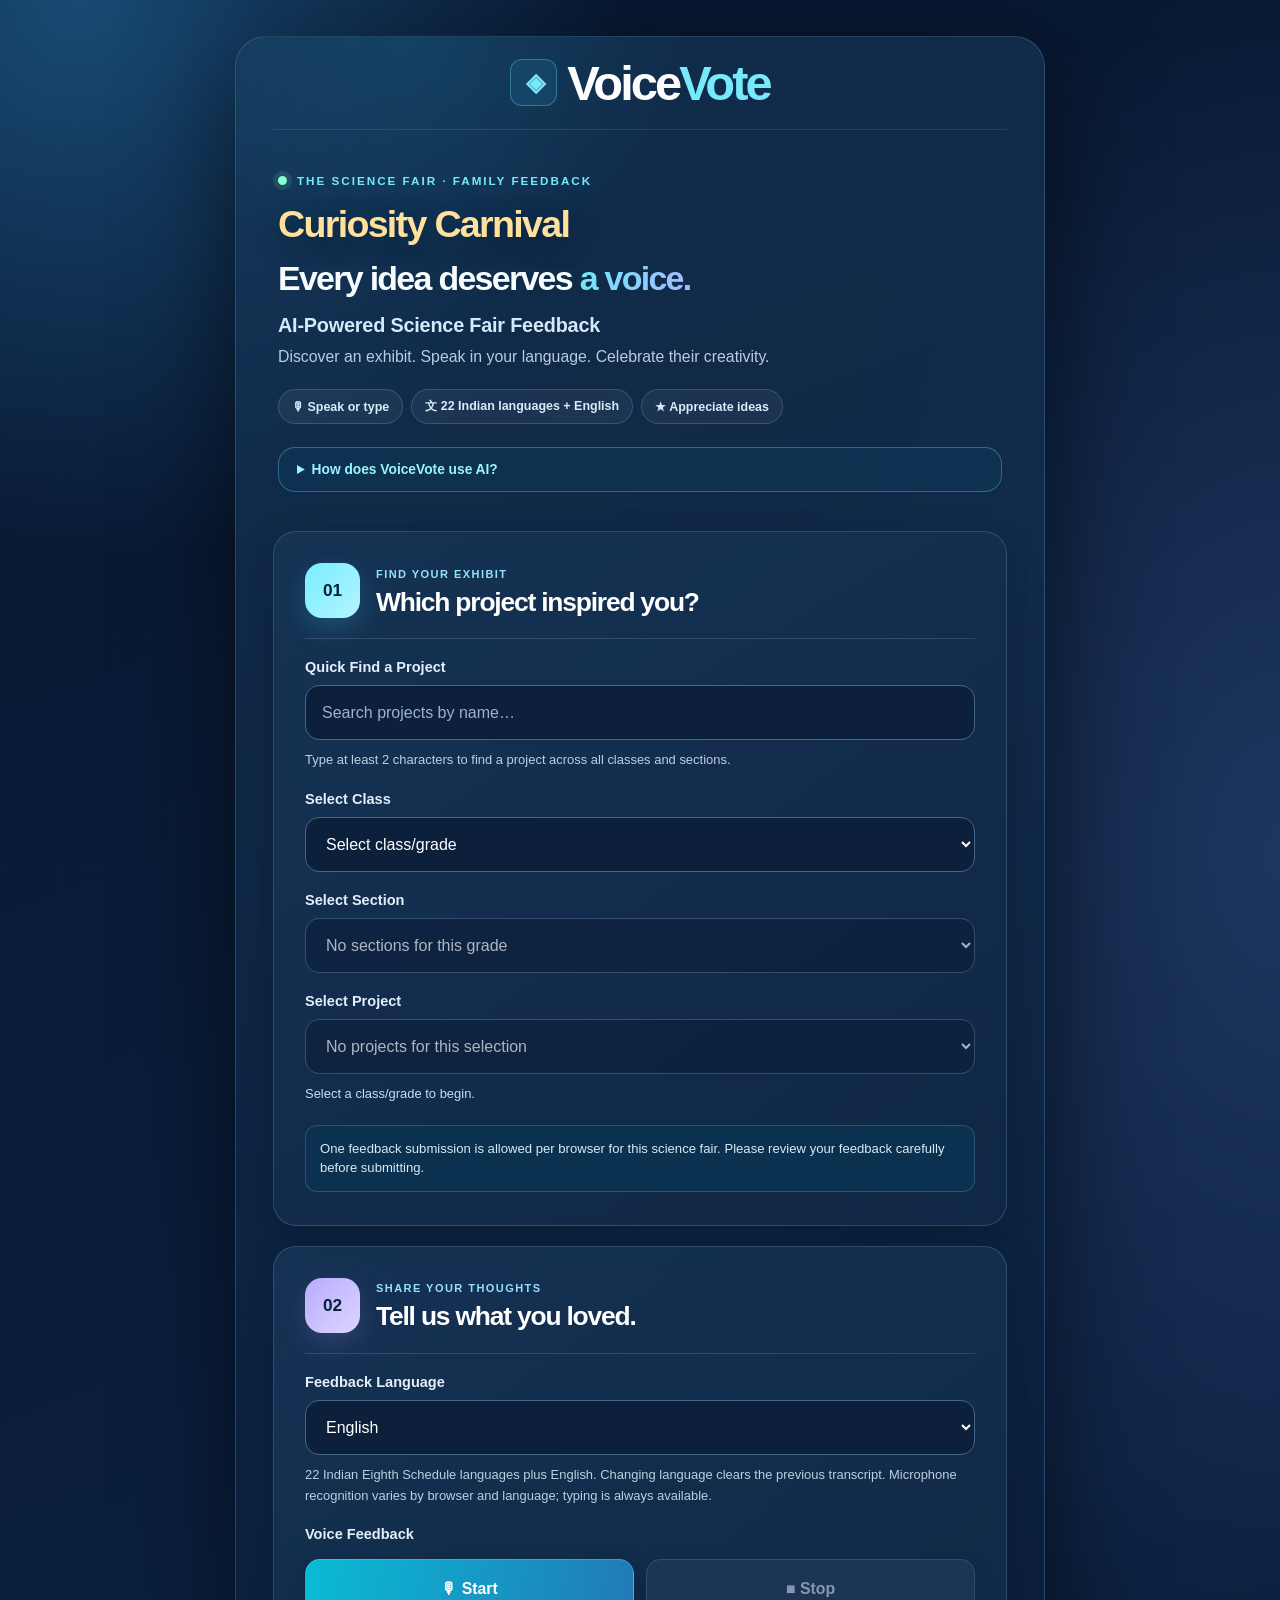
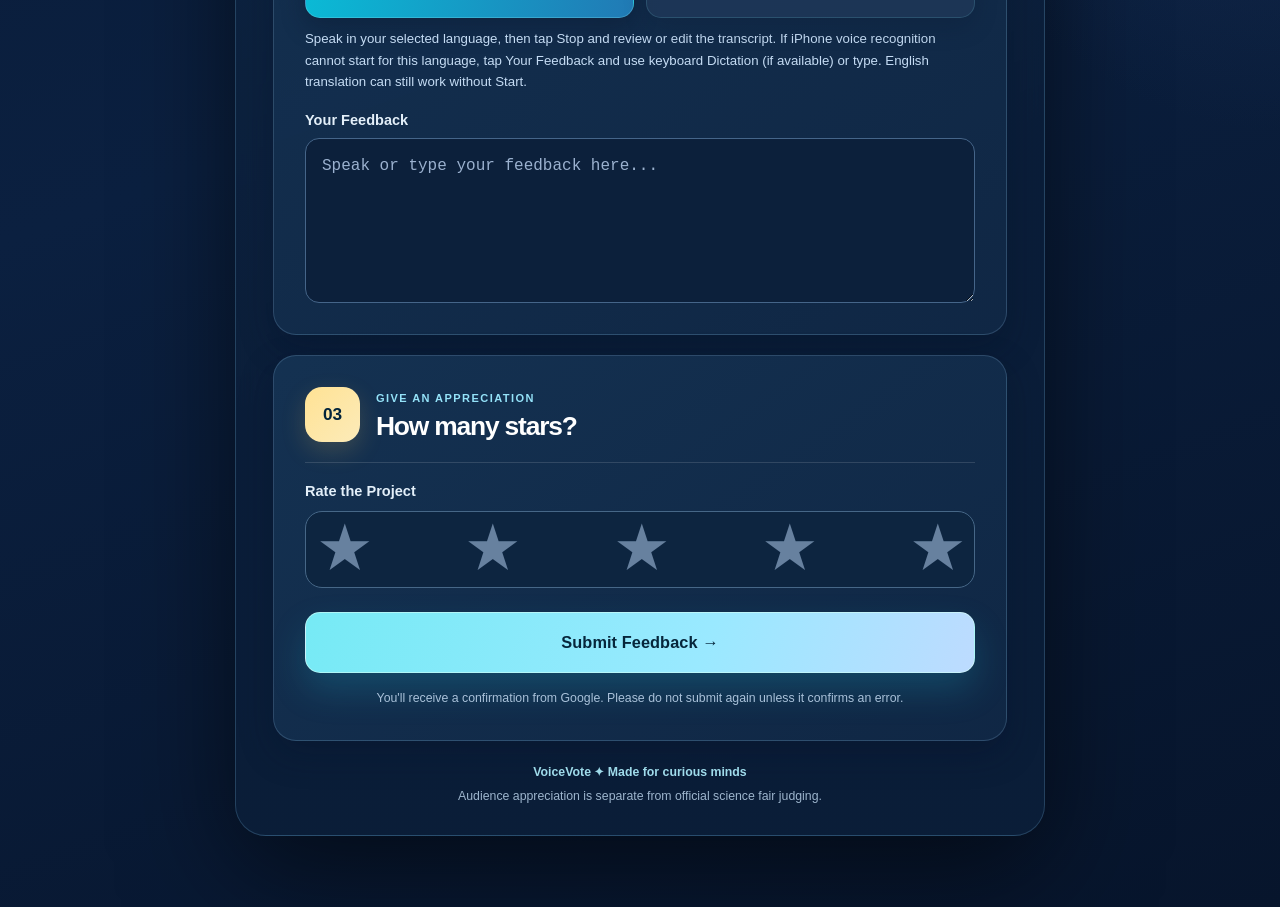
==== commit 13531a6a: "Add no-save multilingual preview and speech-fallback regression tests: index.html" ====
--- a/index.html
+++ b/index.html
@@ -387,7 +387,7 @@
     <button class="record" id="startBtn" onclick="startRecording()" type="button">🎙 Start</button>
     <button class="stop" id="stopBtn" onclick="stopRecording()" type="button" disabled>■ Stop</button>
   </div>
-  <p class="search-help" id="recordingHelp">Speak in your selected language, then tap Stop and review or edit the transcript before submitting. You can always type instead.</p>
+  <p class="search-help" id="recordingHelp">Speak in your selected language, then tap Stop and review or edit the transcript. If iPhone voice recognition cannot start for this language, tap Your Feedback and use keyboard Dictation (if available) or type. English translation can still work without Start.</p>
 
   <label for="feedback">Your Feedback</label>
   <textarea id="feedback" maxlength="2000" dir="auto" lang="en-IN" placeholder="Speak or type your feedback here..."></textarea>
@@ -806,6 +806,10 @@
   if (pending.form && pending.form.parentNode) pending.form.remove();
   if (pending.frame && pending.frame.parentNode) pending.frame.remove();
 }
+function feedbackNeedsEnglishTranslation(language, text) {
+  return language !== 'en-IN' ||
+    /[\u0600-\u06FF\u0900-\u0D7F\u1C50-\u1C7F\uA800-\uA82F\uABC0-\uABFF]/.test(String(text || ''));
+}
 function invalidateTranslationPreview(message) {
   translationVersion++;
   if (translationTimer) { clearTimeout(translationTimer); translationTimer=null; }
@@ -814,7 +818,7 @@
   translationLastResult = '';
   const panel = document.getElementById('englishTranslationPanel');
   const language = document.getElementById('language').value;
-  panel.hidden = language === 'en-IN';
+  panel.hidden = !feedbackNeedsEnglishTranslation(language,document.getElementById('feedback').value);
   document.getElementById('englishTranslationText').textContent='';
   document.getElementById('englishTranslationStatus').textContent = message ||
     'Finish speaking or typing to see the English translation.';
@@ -828,7 +832,7 @@
   const language=document.getElementById('language').value;
   const panel=document.getElementById('englishTranslationPanel');
   const text=document.getElementById('feedback').value.trim();
-  panel.hidden = language === 'en-IN';
+  panel.hidden = !feedbackNeedsEnglishTranslation(language,document.getElementById('feedback').value);
   const status=document.getElementById('englishTranslationStatus');
   const output=document.getElementById('englishTranslationText');
   const refresh=document.getElementById('refreshTranslationBtn');
@@ -970,7 +974,7 @@
   // and NEVER includes submissionId, deviceToken or a save action.
   const language=document.getElementById('language').value;
   const text=document.getElementById('feedback').value.trim();
-  if (language==='en-IN' || !text || isRecording || isSubmitting || isVoteLocked()) return;
+  if (!feedbackNeedsEnglishTranslation(language,text) || !text || isRecording || isSubmitting || isVoteLocked()) return;
   let id;
   try { id=secureSubmissionId(); } catch (_) {
     document.getElementById('englishTranslationStatus').textContent=
@@ -1032,15 +1036,21 @@
   recognition.onerror = function(event) {
     voiceErrorShown = true;
     const code = String(event && event.error || "unknown");
+    const languageLabel=document.getElementById('language').selectedOptions?.[0]?.textContent ||
+      document.getElementById('language').value;
+    const fallback=" Tap Your Feedback and use keyboard Dictation if available, or type; English translation will still be attempted.";
     const help = code === "not-allowed" || code === "service-not-allowed"
-      ? "Microphone permission was denied. Allow microphone access or type your feedback."
+      ? "Speech recognition for " + languageLabel +
+        " was blocked by the browser (" + code + "). This may be microphone permission OR unavailable recognition for this language." + fallback
+      : code === "language-not-supported"
+      ? "Speech recognition for " + languageLabel + " is not supported by this browser." + fallback
+      : code === "audio-capture"
+      ? "The browser could not access audio capture. Check microphone availability." + fallback
       : code === "no-speech"
-      ? "No speech detected. Try recording again or type your feedback."
+      ? "No speech detected. Try recording again." + fallback
       : code === "network"
-      ? "Voice recognition could not connect. Check your connection or type your feedback."
-      : code === "language-not-supported"
-      ? "Microphone recognition is unavailable for this language in your browser. Type your feedback instead."
-      : "Voice recognition stopped (" + code + "). You can type or try again.";
+      ? "Voice recognition could not connect. Check your connection." + fallback
+      : "Voice recognition stopped (" + code + ")." + fallback;
     statusElement.textContent = help;
     isRecording = false;
     syncVoteStatus();
--- a/voicevote-theme.css
+++ b/voicevote-theme.css
@@ -92,3 +92,14 @@
   .header .logo{font-size:clamp(1.5rem,6.3vw,1.8rem)}
   .translation-fallback{width:100%;font-size:.87rem;min-height:50px}
 }
+
+/* Curiosity Carnival: the event theme is visible on every public Voting visit.
+   VoiceVote remains the dominant centered product brand above it. */
+.header .carnival-heading{
+  margin:0 0 13px;font-size:clamp(1.65rem,3.6vw,2.35rem);
+  line-height:1.16;font-weight:900;letter-spacing:-.045em;
+  color:#ffe19b;text-shadow:0 5px 25px #07192f88;
+}
+@media(max-width:560px){
+  .header .carnival-heading{font-size:clamp(1.5rem,6.5vw,2rem);margin-bottom:12px}
+}
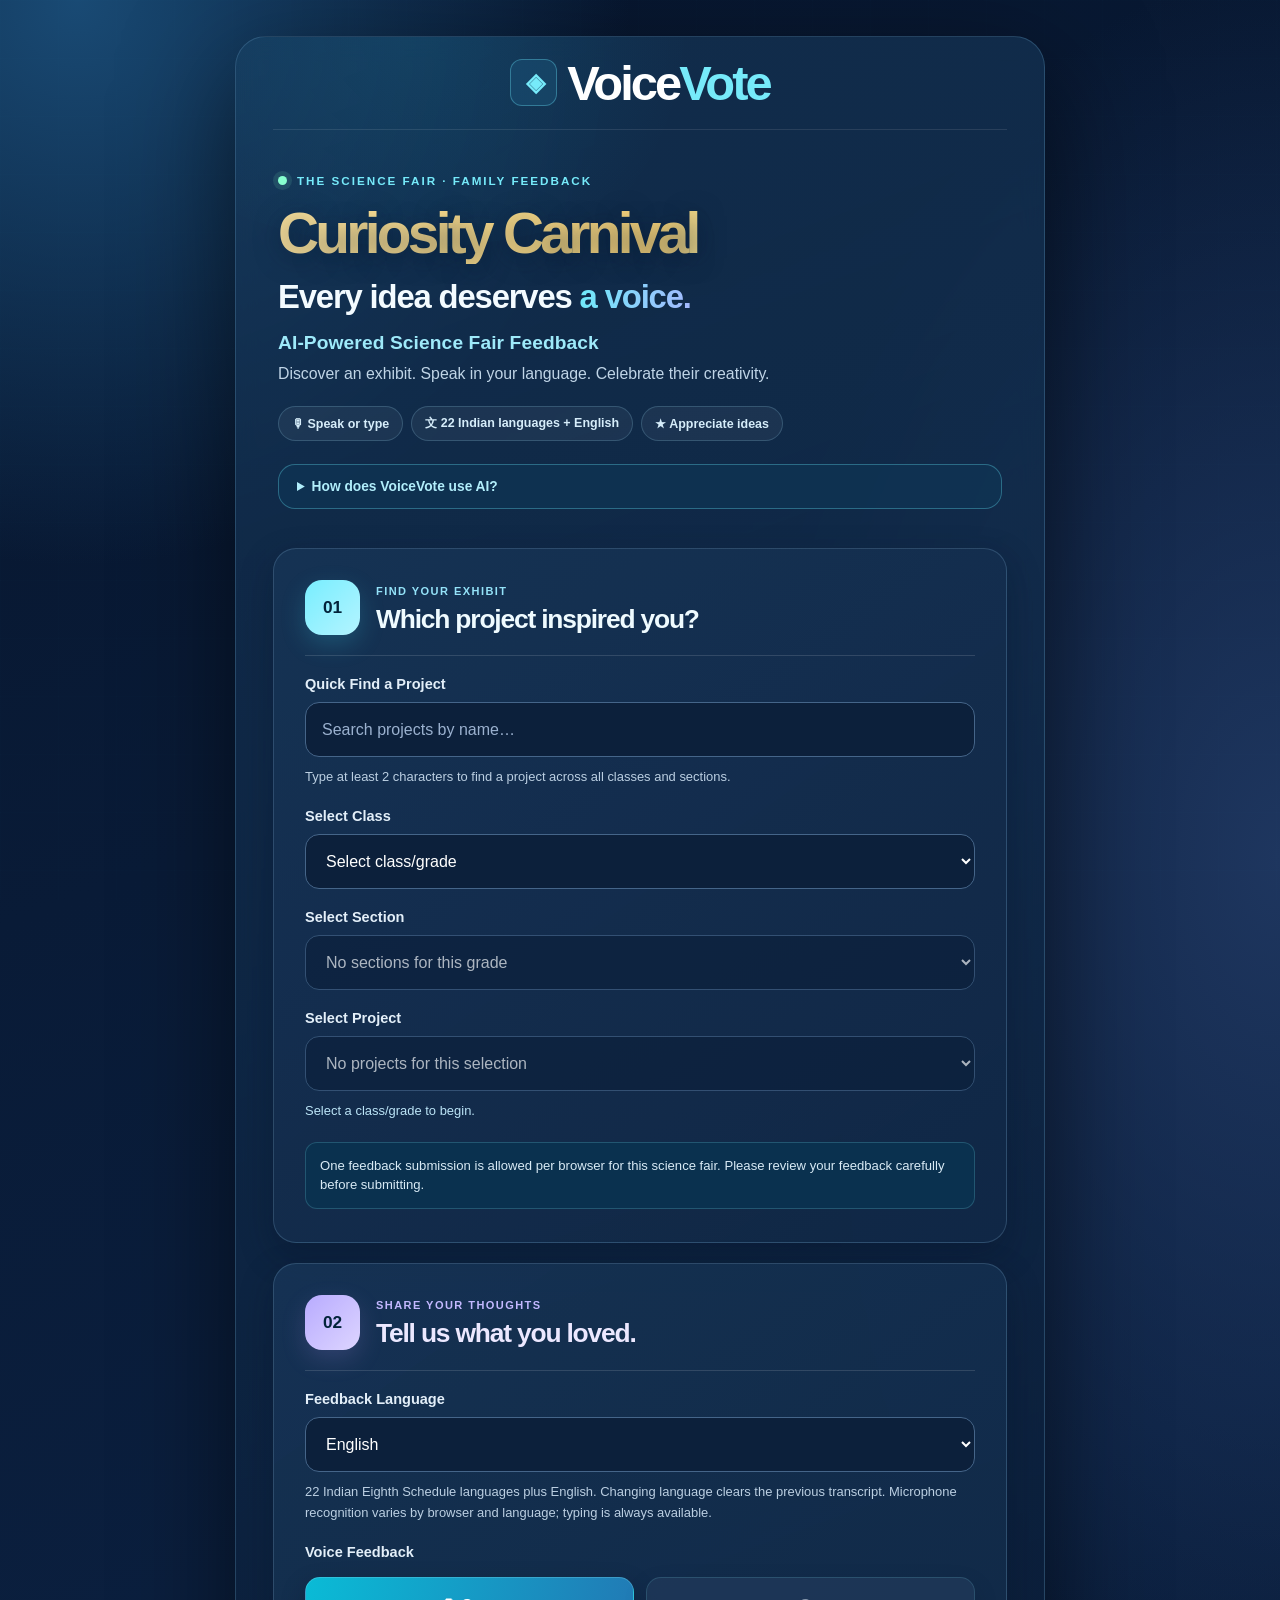
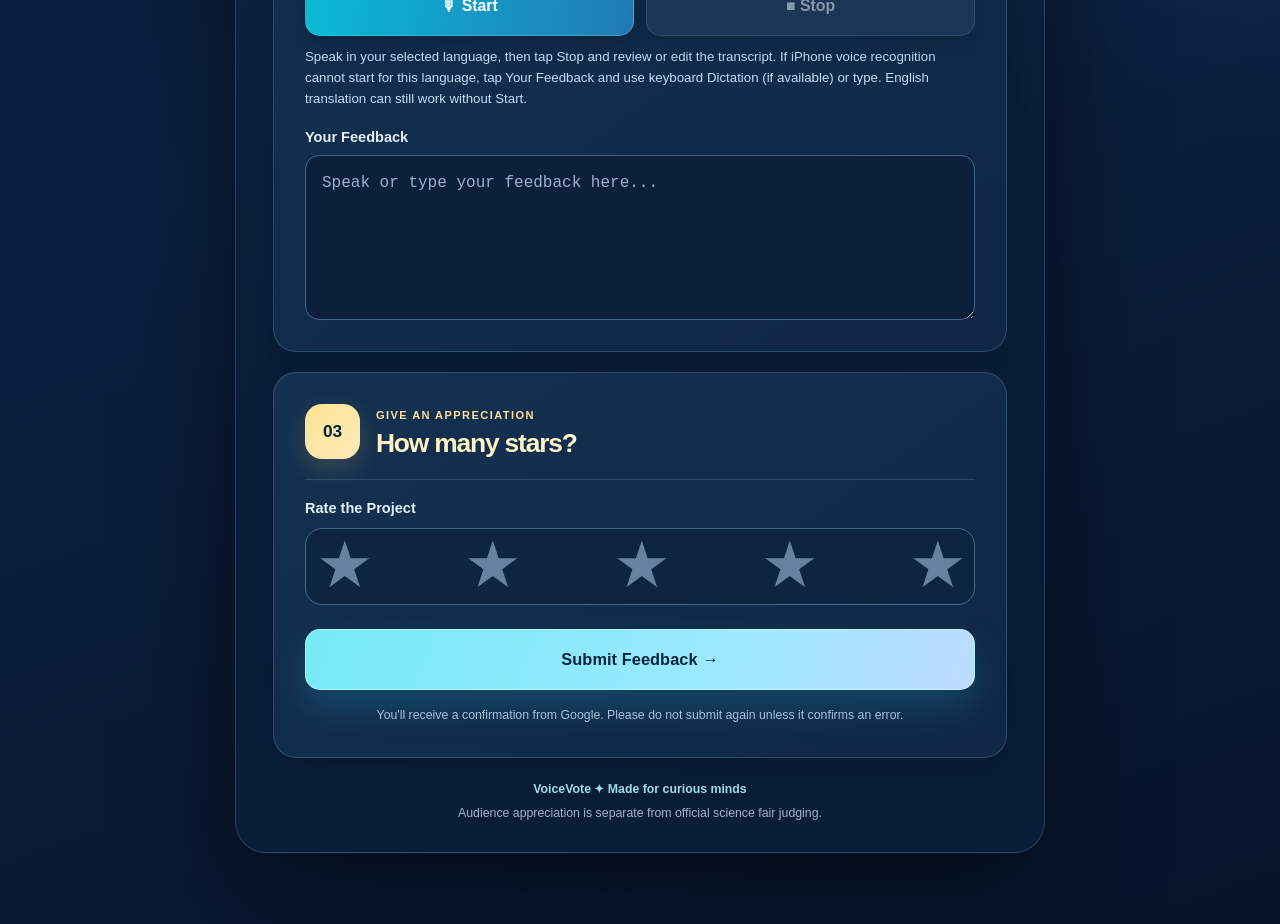
==== commit 9274adf7: "Reject cached wrong-version project roster and use live authoritative Google fallback: index.html" ====
--- a/index.html
+++ b/index.html
@@ -695,7 +695,8 @@
   }
   VoiceVoteCatalogSelector.init({
     apiUrl: SCRIPT_URL.trim(),
-    snapshotUrl: "./projects.json",
+    snapshotUrl: "./projects.json?roster=2026-11-06-aa7f4dd3-424",
+     snapshotVersion: "2026-11-06-aa7f4dd3-424",
     gradeSelector: "#studentClass",
     sectionSelector: "#section",
     projectSelector: "#project",
--- a/voicevote-theme.css
+++ b/voicevote-theme.css
@@ -103,3 +103,30 @@
 @media(max-width:560px){
   .header .carnival-heading{font-size:clamp(1.5rem,6.5vw,2rem);margin-bottom:12px}
 }
+
+
+/* Shared presentation hierarchy: event title > editorial line > secondary text.
+   Distinct accents help visitors scan the form without overwhelming controls. */
+.header .carnival-heading{
+  font-size:clamp(2.65rem,5vw,3.55rem);line-height:1.08;
+  max-width:680px;letter-spacing:-.065em;
+  background:linear-gradient(105deg,#ffe69f,#f7d47a 56%,#b9f5fb);
+  -webkit-background-clip:text;background-clip:text;color:transparent;
+}
+.header .logo{
+  font-size:clamp(1.55rem,3vw,2.05rem);font-weight:830;
+  line-height:1.22;color:#f3fbff;letter-spacing:-.035em;
+}
+.header h2{color:#9eeafa;font-size:clamp(.98rem,2.1vw,1.2rem);letter-spacing:.005em}
+.header p{color:#c0d5e7}
+.step-section.step-speak .step-caption{color:#c3b8ff}
+.step-section.step-rate .step-caption{color:#ffe09b}
+.step-section.step-speak .step-topline h3{color:#ece8ff}
+.step-section.step-rate .step-topline h3{color:#fff2c4}
+.step-section.step-choose .step-topline h3{color:#effbff}
+.ai-explainer summary{color:#b1eefb}
+@media(max-width:560px){
+  .header .carnival-heading{font-size:clamp(2.25rem,8.5vw,2.65rem)}
+  .header .logo{font-size:clamp(1.45rem,5.5vw,1.85rem)}
+  .header h2{font-size:clamp(.98rem,3.8vw,1.12rem)}
+}
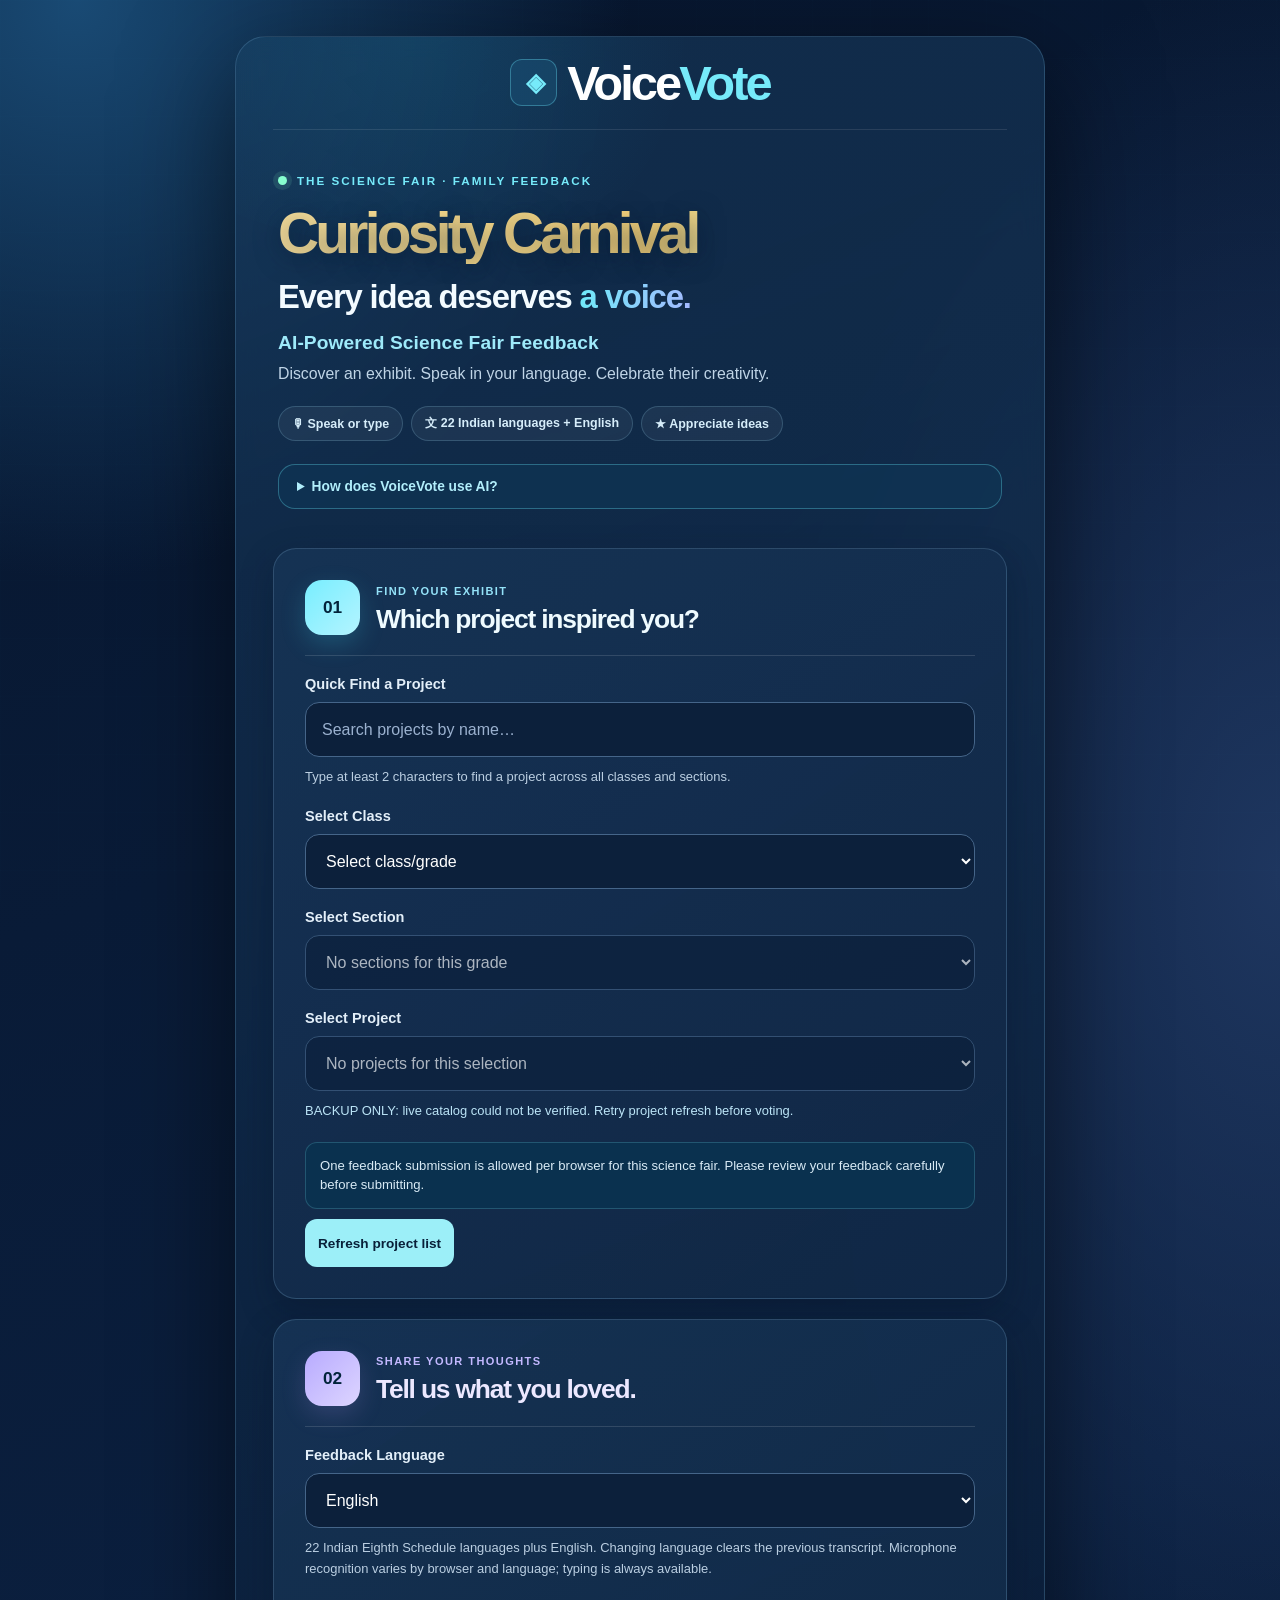
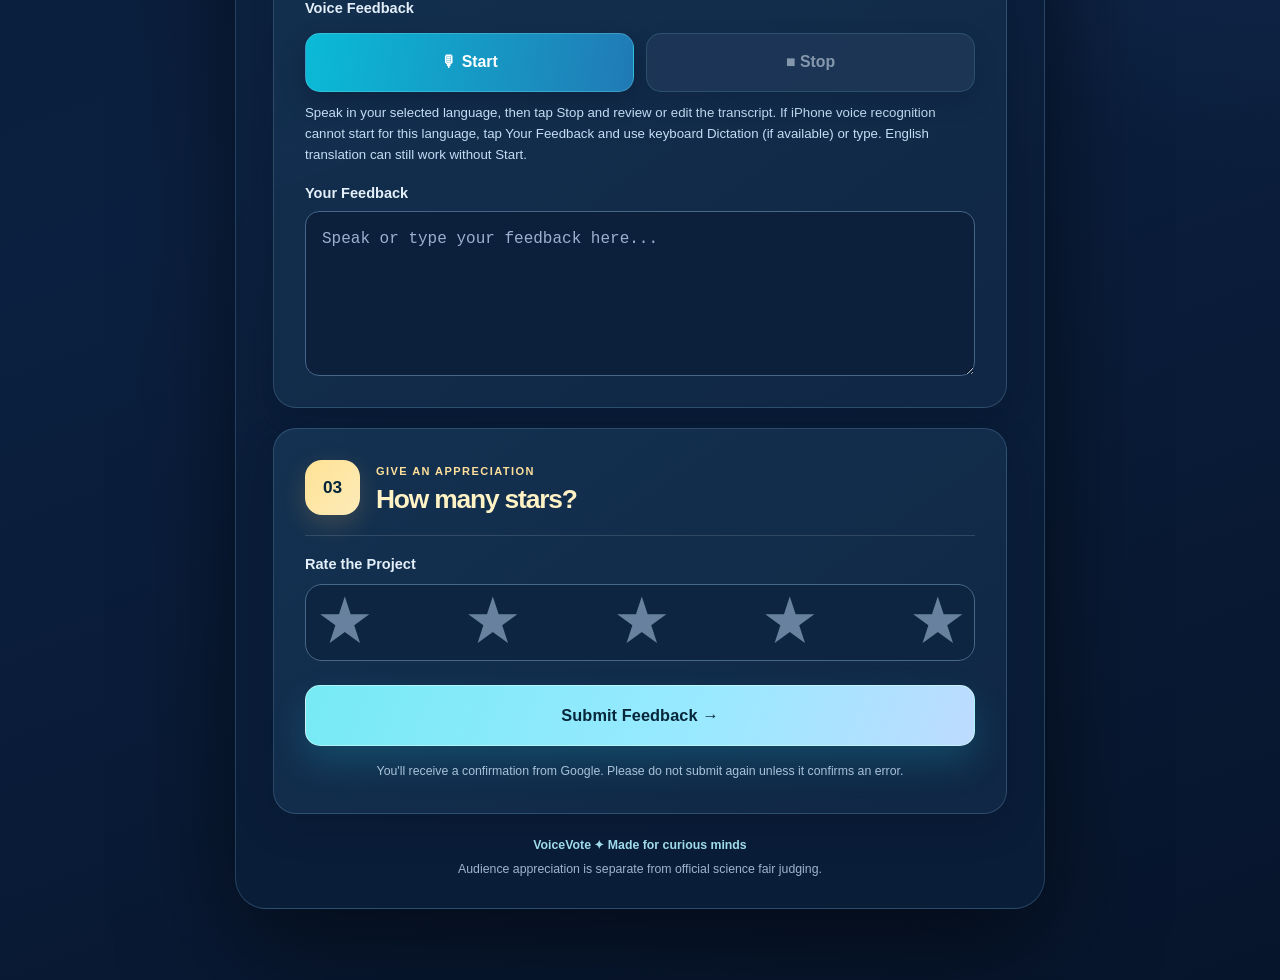
==== commit e5dcf56c: "Refresh visitor project selections live without GitHub redeploy or losing feedback text" ====
--- a/index.html
+++ b/index.html
@@ -348,7 +348,7 @@
   </section>
   <p id="voteGuardStatus" class="vote-lock" role="status" aria-live="polite" hidden></p>
   <p id="presenterBanner" class="vote-lock" role="status" aria-live="polite" hidden></p>
-  <button type="button" id="retryCatalogBtn" hidden>Retry loading projects</button>
+  <button type="button" id="retryCatalogBtn" hidden>Refresh project list</button>
   </section>
 
   <section class="step-section step-speak" aria-labelledby="speakHeading">
@@ -657,7 +657,22 @@
   syncVoteStatus();
   statusElement.textContent = "New visitor session ready. Submit using this person's unique unused pass.";
 });
-retryCatalogBtn.addEventListener("click", function() { window.location.reload(); });
+retryCatalogBtn.addEventListener("click", function() {
+  if (!catalogReady || !selectedCatalogController || !selectedCatalogController.refreshCatalog) {
+    window.location.reload();
+    return;
+  }
+  if (isSubmitting || isRecording) return;
+  retryCatalogBtn.disabled = true;
+  selectedCatalogController.refreshCatalog().then(function() {
+    retryCatalogBtn.disabled = false;
+    updateGradeLabels();updateSectionLabels();syncVoteStatus();
+  }).catch(function(error) {
+    retryCatalogBtn.disabled = false;
+    catalogStatus.textContent = "Could not refresh the school roster: " + error.message +
+      ". Existing selection may be outdated; ask an organizer before submitting.";
+  });
+});
 
 function hasValidWebAppUrl() {
   return /^https:\/\/script\.google\.com\/macros\/s\/[^/]+\/exec(?:\?.*)?$/.test(SCRIPT_URL.trim());
@@ -697,6 +712,8 @@
     apiUrl: SCRIPT_URL.trim(),
     snapshotUrl: "./projects.json?roster=2026-11-06-aa7f4dd3-424",
      snapshotVersion: "2026-11-06-aa7f4dd3-424",
+    preferLiveCatalog: true,
+    liveCatalogTimeoutMs: 9000,
     gradeSelector: "#studentClass",
     sectionSelector: "#section",
     projectSelector: "#project",
@@ -710,7 +727,8 @@
   }).then(function(controller) {
     selectedCatalogController = controller;
     catalogReady = true;
-    retryCatalogBtn.hidden = true;
+    retryCatalogBtn.hidden = false;
+    retryCatalogBtn.textContent = 'Refresh project list';
     submitButton.disabled = isVoteLocked();
     updateGradeLabels();
     syncVoteStatus();
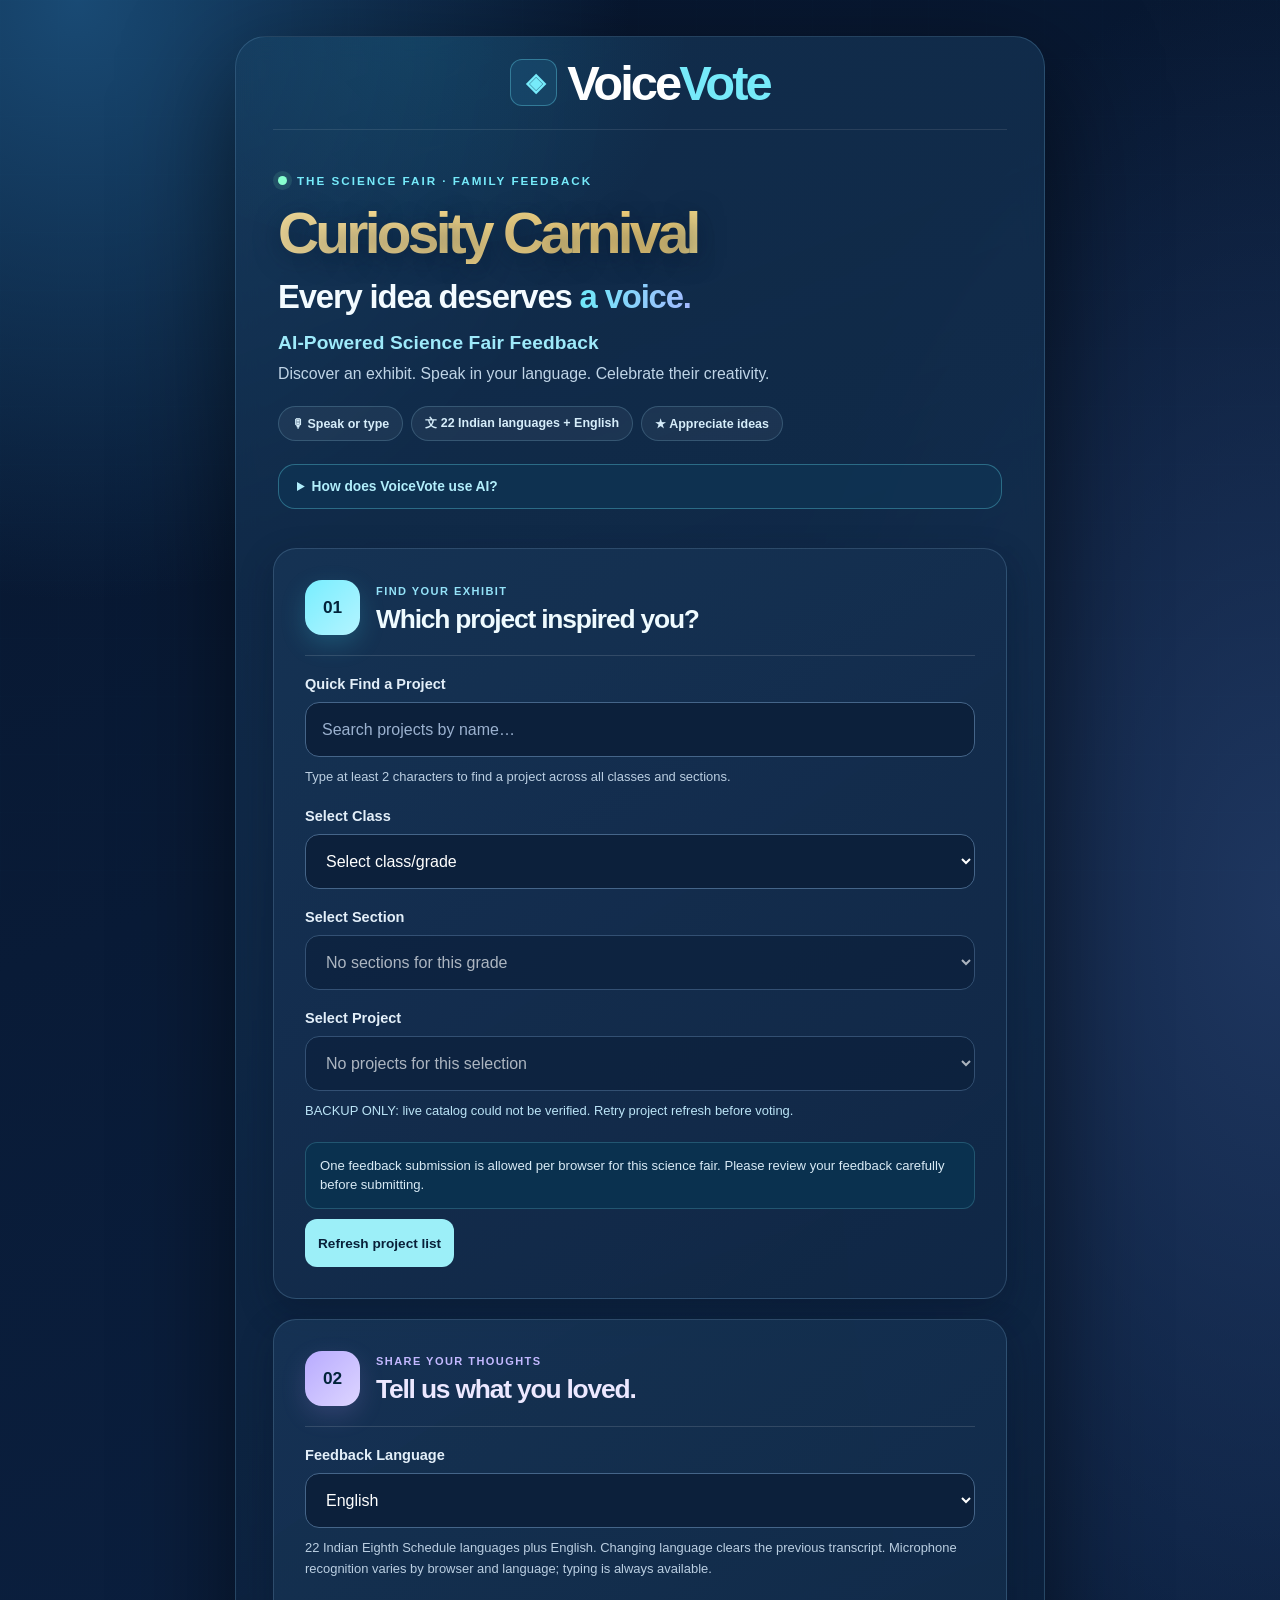
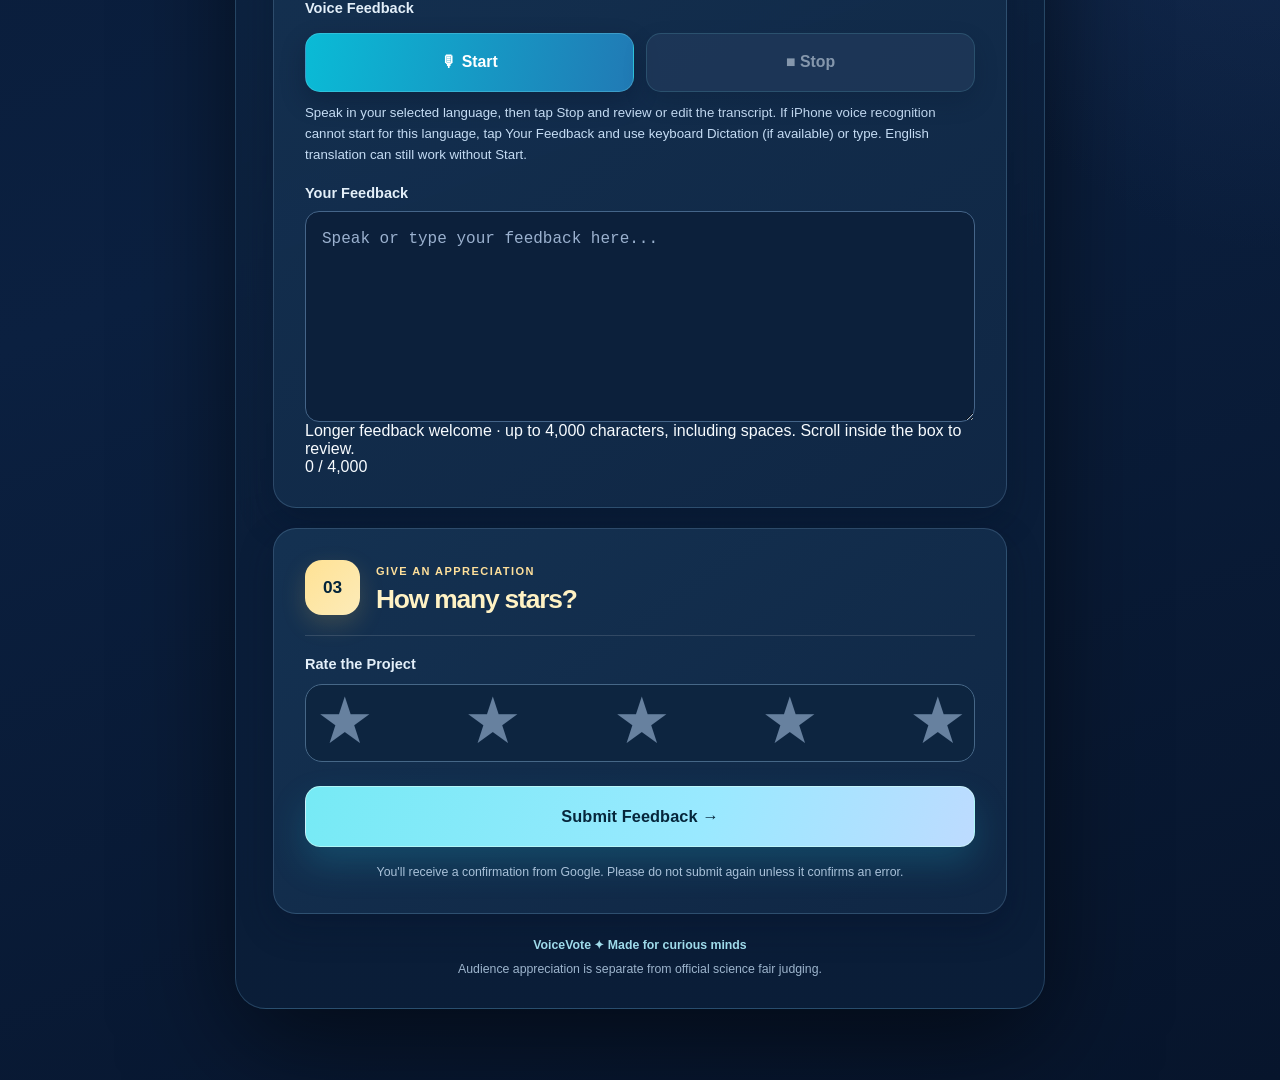
==== commit ae2e6bbc: "Support 4,000-character feedback with live counter and safe long-speech cutoff" ====
--- a/index.html
+++ b/index.html
@@ -390,7 +390,12 @@
   <p class="search-help" id="recordingHelp">Speak in your selected language, then tap Stop and review or edit the transcript. If iPhone voice recognition cannot start for this language, tap Your Feedback and use keyboard Dictation (if available) or type. English translation can still work without Start.</p>
 
   <label for="feedback">Your Feedback</label>
-  <textarea id="feedback" maxlength="2000" dir="auto" lang="en-IN" placeholder="Speak or type your feedback here..."></textarea>
+  <textarea id="feedback" maxlength="4000" rows="7" dir="auto" lang="en-IN" aria-describedby="feedbackLimitHint feedbackLength" placeholder="Speak or type your feedback here..."></textarea>
+  <div class="feedback-length-row">
+    <p id="feedbackLimitHint">Longer feedback welcome · up to 4,000 characters, including spaces. Scroll inside the box to review.</p>
+    <output id="feedbackLength" for="feedback">0 / 4,000</output>
+  </div>
+  <p id="feedbackLimitNotice" class="feedback-limit-notice" role="status" aria-live="polite" hidden></p>
   <section id="englishTranslationPanel" class="translation-panel" aria-label="English translation preview" hidden>
     <div class="translation-heading">
       <div>
@@ -468,7 +473,35 @@
 
 // Keep voice state available when the initial receipt lockout is rendered.
 let rating = 0;
+const FEEDBACK_MAX_LENGTH = 4000;
 let recognition = null;
+let voiceFeedbackLimitReached = false;
+function updateFeedbackLength() {
+  const feedbackBox=document.getElementById('feedback');
+  const used=feedbackBox.value.length;
+  document.getElementById('feedbackLength').textContent =
+    used.toLocaleString('en-IN') + ' / ' + FEEDBACK_MAX_LENGTH.toLocaleString('en-IN');
+  const notice=document.getElementById('feedbackLimitNotice');
+  const remaining=FEEDBACK_MAX_LENGTH-used;
+  if(remaining<0){
+    notice.textContent='Your feedback is longer than the allowed 4,000 characters. Shorten it before submitting.';
+  } else if(remaining===0){
+    notice.textContent='Maximum length reached. Review the transcript; remove words before adding more.';
+  } else if(remaining<=400){
+    notice.textContent=remaining+' characters remaining.';
+  } else {
+    notice.textContent='';
+  }
+  notice.hidden=!notice.textContent;
+  return used;
+}
+function clipSpokenFeedback(text) {
+  if(text.length<=FEEDBACK_MAX_LENGTH) return text;
+  let clipped=text.slice(0,FEEDBACK_MAX_LENGTH);
+  // Do not leave a lone UTF-16 high surrogate on an emoji boundary.
+  if(/[\uD800-\uDBFF]$/.test(clipped))clipped=clipped.slice(0,-1);
+  return clipped;
+}
 let isRecording = false;
 let isSubmitting = false;
 let voiceErrorShown = false;
@@ -865,10 +898,11 @@
     translationLastResult='';
     return;
   }
-  if (!text || isRecording || isSubmitting || isVoteLocked()) {
+  if (!text || text.length>FEEDBACK_MAX_LENGTH || isRecording || isSubmitting || isVoteLocked()) {
     output.textContent='';
     status.textContent=isRecording?'Listening… Translation follows when you stop.':
       !text?'Speak or type your feedback to see its English translation.':
+      text.length>FEEDBACK_MAX_LENGTH?'Shorten your feedback to 4,000 characters for translation.':
         'Translation preview is unavailable while voting is locked or submitting.';
     refresh.disabled=true;
     separate.hidden=true;
@@ -974,14 +1008,17 @@
   }
 });
 document.getElementById('feedback').addEventListener('input',function() {
+  updateFeedbackLength();
   scheduleEnglishTranslation(false);
 });
+updateFeedbackLength();
 document.getElementById('language').addEventListener('change',function() {
   // The old text belongs to the previous language. Never submit it under a
   // different language or translate a stale in-flight preview as the new one.
   // Both public visitors and verified owner demos use this same change handler.
   const feedbackBox=document.getElementById('feedback');
   feedbackBox.value='';
+  updateFeedbackLength();
   feedbackBox.lang=this.value;
   feedbackBox.dir='auto';
   invalidateTranslationPreview('Speak or type fresh feedback in the newly selected language.');
@@ -1042,14 +1079,33 @@
   // every event to a growing buffer: rebuild from results by stable index.
   const speechBase = document.getElementById("feedback").value.trim();
   voiceErrorShown = false;
+  voiceFeedbackLimitReached = false;
+  if(speechBase.length>=FEEDBACK_MAX_LENGTH){
+    statusElement.textContent='Feedback is at the 4,000-character limit. Edit or shorten it before recording more.';
+    updateFeedbackLength();
+    recognition=null;
+    return;
+  }
   invalidateTranslationPreview('Listening… English translation follows when you stop.');
 
   recognition.onresult = function(event) {
     // Recompute from the complete result list; even a re-emitted resultIndex
     // cannot append the same words two or three times.
     const spoken=mergeSpeechRecognitionResults(event.results);
-    document.getElementById("feedback").value =
-      [speechBase,spoken].filter(Boolean).join(' ');
+    const combined=[speechBase,spoken].filter(Boolean).join(' ');
+    const feedbackBox=document.getElementById('feedback');
+    feedbackBox.value=clipSpokenFeedback(combined);
+    updateFeedbackLength();
+    if(combined.length>=FEEDBACK_MAX_LENGTH && !voiceFeedbackLimitReached){
+      voiceFeedbackLimitReached=true;
+      statusElement.textContent='The 4,000-character voice feedback limit was reached. Recording is stopping; some last words may not have been captured. Review and edit your feedback before submitting.';
+      if(recognition && isRecording){
+        try{recognition.stop();}catch(_){
+          isRecording=false;
+          syncVoteStatus();
+        }
+      }
+    }
   };
 
   recognition.onerror = function(event) {
@@ -1079,7 +1135,7 @@
     isRecording = false;
     recognition = null;
     syncVoteStatus();
-    if (!isSubmitting && !voiceErrorShown) {
+    if (!isSubmitting && !voiceErrorShown && !voiceFeedbackLimitReached) {
       statusElement.textContent = "Recording stopped. Review or edit your transcript before submitting.";
     }
     scheduleEnglishTranslation();
@@ -1150,6 +1206,7 @@
   if (!presenterVerified) return;
   rating=0;
   document.getElementById('feedback').value='';
+  updateFeedbackLength();
   invalidateTranslationPreview('Speak or type feedback to see an English translation.');
   document.querySelectorAll('.star').forEach(function(star) {
     star.classList.remove('active');
@@ -1193,6 +1250,12 @@
   }
   if (!data.studentClass || !data.section || !data.project || !data.feedback || !data.rating) {
     statusElement.textContent = 'Please choose a class, section and project, enter feedback, and select a star rating.';
+    return;
+  }
+  if(data.feedback.length>FEEDBACK_MAX_LENGTH){
+    updateFeedbackLength();
+    statusElement.textContent='Feedback exceeds the 4,000-character limit. Shorten it before submitting; nothing was sent.';
+    document.getElementById('feedback').focus();
     return;
   }
   // Authenticated owner presenter uses THIS SAME FORM and UI, but the
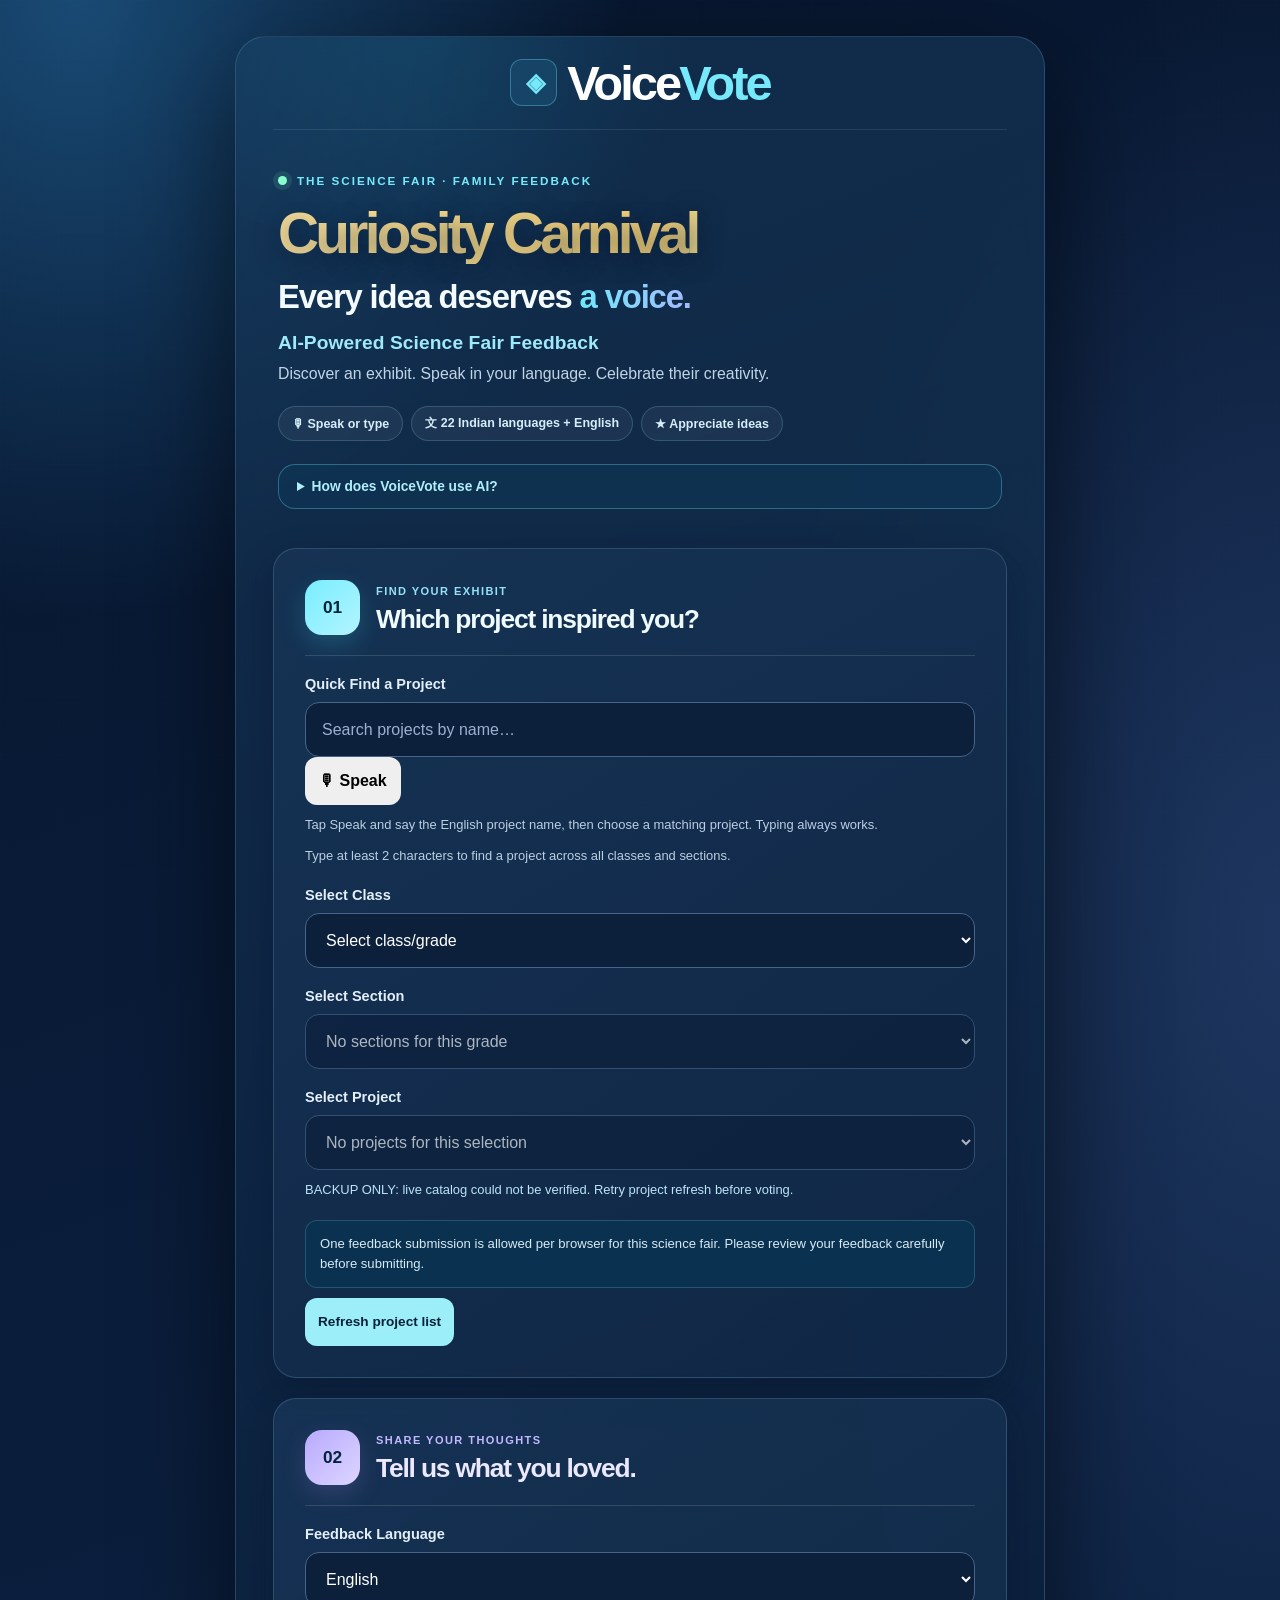
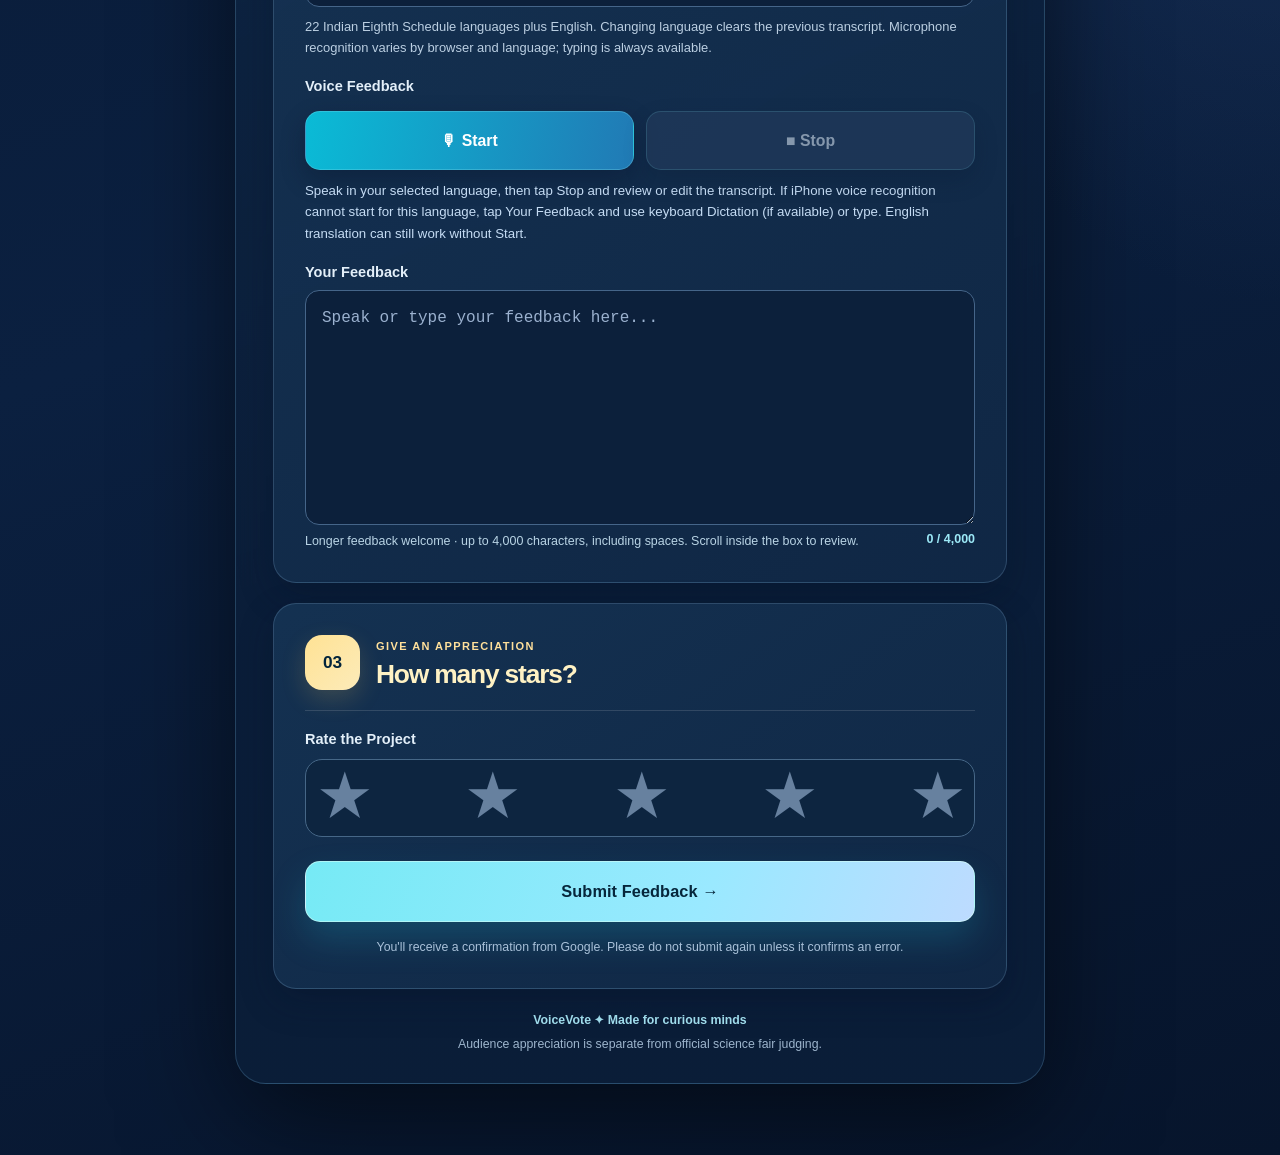
==== commit 96551915: "Add optional voice-based quick project search with independent microphone and typing fallback" ====
--- a/index.html
+++ b/index.html
@@ -311,10 +311,18 @@
   <section class="step-section step-choose" aria-labelledby="chooseHeading">
     <div class="step-topline"><span class="step-num">01</span><div><span class="step-caption">FIND YOUR EXHIBIT</span><h3 id="chooseHeading">Which project inspired you?</h3></div></div>
     <label for="projectSearch">Quick Find a Project</label>
-  <div class="search-box">
-    <input type="search" id="projectSearch" placeholder="Search projects by name…" autocomplete="off" aria-controls="projectSearchResults" aria-expanded="false" aria-describedby="projectSearchStatus" disabled>
-    <div id="projectSearchResults" class="search-results" role="group" aria-label="Matching science fair projects" hidden></div>
+  <div class="project-search-entry">
+    <div class="search-box">
+      <input type="search" id="projectSearch" placeholder="Search projects by name…" autocomplete="off" aria-controls="projectSearchResults" aria-expanded="false" aria-describedby="projectSearchStatus projectSearchVoiceStatus" disabled>
+      <div id="projectSearchResults" class="search-results" role="group" aria-label="Matching science fair projects" hidden></div>
+    </div>
+    <button type="button" id="projectSearchVoiceBtn" class="project-search-voice-btn" aria-label="Speak a project name" aria-pressed="false" aria-describedby="projectSearchVoiceHelp" disabled>
+      <span aria-hidden="true" class="project-search-mic-icon">🎙</span>
+      <span id="projectSearchVoiceBtnText">Speak</span>
+    </button>
   </div>
+  <p id="projectSearchVoiceHelp" class="search-help">Tap Speak and say the English project name, then choose a matching project. Typing always works.</p>
+  <p id="projectSearchVoiceStatus" class="project-search-voice-status" role="status" aria-live="polite" hidden></p>
   <p id="projectSearchStatus" class="search-help" role="status" aria-live="polite">Search by project name to auto-select its class and section, or use the dropdowns below.</p>
   <p id="projectSearchSelected" class="search-selected" aria-live="polite"></p>
 
@@ -476,6 +484,129 @@
 const FEEDBACK_MAX_LENGTH = 4000;
 let recognition = null;
 let voiceFeedbackLimitReached = false;
+let projectSearchRecognition = null;
+let projectSearchListening = false;
+let projectSearchStopping = false;
+let projectSearchVoiceHadError = false;
+let projectSearchVoiceGeneratedInput = false;
+
+function setVoiceSearchMessage(message) {
+  const status=document.getElementById('projectSearchVoiceStatus');
+  status.textContent=message;
+  status.hidden=!message;
+}
+
+function syncVoiceSearchButton() {
+  const button=document.getElementById('projectSearchVoiceBtn');
+  const label=document.getElementById('projectSearchVoiceBtnText');
+  if(!button || !label)return;
+  button.disabled=isVoteLocked() || !catalogReady || isRecording || isSubmitting ||
+    (projectSearchListening && projectSearchStopping);
+  button.setAttribute('aria-pressed',String(projectSearchListening));
+  button.classList.toggle('listening',projectSearchListening);
+  label.textContent=projectSearchStopping?'Finishing…':projectSearchListening?'Stop':'Speak';
+  button.setAttribute('aria-label',projectSearchListening?'Stop searching by voice':'Speak a project name');
+}
+
+function cancelProjectSearchVoice() {
+  const current=projectSearchRecognition;
+  if(!current)return;
+  projectSearchRecognition=null;
+  projectSearchListening=false;
+  projectSearchStopping=false;
+  try{
+    if(typeof current.abort==='function')current.abort();
+    else current.stop();
+  }catch(_){}
+  syncVoiceSearchButton();
+  syncVoteStatus();
+}
+
+function startProjectSearchVoice() {
+  if(projectSearchListening){
+    if(!projectSearchStopping && projectSearchRecognition){
+      projectSearchStopping=true;
+      setVoiceSearchMessage('Finishing project name recognition…');
+      syncVoiceSearchButton();
+      try{projectSearchRecognition.stop();}
+      catch(_){
+        cancelProjectSearchVoice();
+        setVoiceSearchMessage('Could not finish voice search. Type the project name instead.');
+      }
+    }
+    return;
+  }
+  if(isVoteLocked() || !catalogReady || isRecording || isSubmitting)return;
+  const SpeechRecognition=window.SpeechRecognition||window.webkitSpeechRecognition;
+  if(!SpeechRecognition){
+    setVoiceSearchMessage('Project voice search is not supported in this browser. Please type at least 2 letters instead.');
+    return;
+  }
+  let instance;
+  try{
+    instance=new SpeechRecognition();
+    instance.lang='en-IN'; // The authoritative project titles are in English.
+    instance.continuous=false; // One short name, not a long feedback session.
+    instance.interimResults=true;
+    instance.maxAlternatives=1;
+    projectSearchVoiceHadError=false;
+    projectSearchRecognition=instance;
+    instance.onresult=function(event){
+      if(projectSearchRecognition!==instance || isVoteLocked())return;
+      const spoken=mergeSpeechRecognitionResults(event.results).trim();
+      if(!spoken)return;
+      // The existing catalog search performs matching, disambiguation and
+      // class/section selection. Speech does NOT auto-vote or select a guess.
+      const search=document.getElementById('projectSearch');
+      search.value=spoken;
+      projectSearchVoiceGeneratedInput=true;
+      try{search.dispatchEvent(new Event('input',{bubbles:true}));}
+      finally{projectSearchVoiceGeneratedInput=false;}
+      setVoiceSearchMessage('Heard: “'+spoken+'”. Choose the correct project from the results.');
+    };
+    instance.onerror=function(event){
+      if(projectSearchRecognition!==instance)return;
+      projectSearchVoiceHadError=true;
+      const code=String(event?.error||'unknown');
+      const details=(code==='not-allowed'||code==='service-not-allowed')
+        ? 'Microphone permission or browser speech service was blocked.'
+        : code==='no-speech'
+          ? 'No project name heard.'
+          : code==='language-not-supported'
+            ? 'English project-name recognition is unavailable in this browser.'
+            : code==='network'
+              ? 'Speech recognition could not connect.'
+              : 'Speech recognition could not start ('+code+').';
+      setVoiceSearchMessage(details+' Type the project name instead, or try Speak again.');
+      projectSearchListening=false;
+      projectSearchStopping=false;
+      projectSearchRecognition=null;
+      syncVoteStatus();
+    };
+    instance.onend=function(){
+      if(projectSearchRecognition!==instance)return;
+      projectSearchRecognition=null;
+      projectSearchListening=false;
+      projectSearchStopping=false;
+      if(!projectSearchVoiceHadError){
+        if(document.getElementById('projectSearch').value.trim().length<2)
+          setVoiceSearchMessage('No project name heard. Tap Speak again, or type at least 2 letters.');
+      }
+      syncVoteStatus();
+    };
+    instance.start();
+    projectSearchListening=true;
+    projectSearchStopping=false;
+    setVoiceSearchMessage('Listening for a project name… Speak clearly, then tap Stop.');
+    syncVoteStatus();
+  }catch(error){
+    projectSearchRecognition=null;
+    projectSearchListening=false;
+    projectSearchStopping=false;
+    setVoiceSearchMessage('Could not start project voice search. Please type the project name instead.');
+    syncVoteStatus();
+  }
+}
 function updateFeedbackLength() {
   const feedbackBox=document.getElementById('feedback');
   const used=feedbackBox.value.length;
@@ -597,17 +728,19 @@
   // Visually and functionally lock the entire form, not only Submit.
   // The original pre-token feedback rows cannot be linked to any browser.
   // Never submit interim speech as if it were the visitor's final feedback.
-  submitButton.disabled = locked || !catalogReady || isRecording || isSubmitting;
+  submitButton.disabled = locked || !catalogReady || isRecording || isSubmitting || projectSearchListening;
   const controls = ["language", "feedback", "startBtn", "stopBtn", "projectSearch"];
   controls.forEach(function(id) {
     const el = document.getElementById(id);
     if (!el) return;
-    if (id === "startBtn") el.disabled = locked || isRecording || isSubmitting;
+    if (id === "startBtn") el.disabled = locked || isRecording || isSubmitting || projectSearchListening;
     else if (id === "stopBtn") el.disabled = locked || !isRecording;
     else if (id === "language" || id === "feedback") el.disabled = locked || isRecording;
-    else el.disabled = locked || !catalogReady;
+    else el.disabled = locked || !catalogReady || isRecording || isSubmitting;
   });
+  syncVoiceSearchButton();
   if (locked) {
+    if(projectSearchRecognition)cancelProjectSearchVoice();
     [classSelect, sectionSelect, projectSelect].forEach(function(el) { el.disabled = true; });
     document.querySelectorAll(".star").forEach(function(star) { star.disabled = true; });
     const results = document.getElementById("projectSearchResults");
@@ -657,6 +790,14 @@
 const catalogStatus = document.getElementById("catalogStatus");
 const retryCatalogBtn = document.getElementById("retryCatalogBtn");
 const visitorPassInput = document.getElementById("visitorPass");
+document.getElementById('projectSearchVoiceBtn').addEventListener('click',startProjectSearchVoice);
+document.getElementById('projectSearch').addEventListener('input',function(){
+  // Manual typing wins over a still-running speech recognition response.
+  if(projectSearchRecognition && !projectSearchVoiceGeneratedInput){
+    cancelProjectSearchVoice();
+    setVoiceSearchMessage('Voice search stopped. Continue typing and choose a result.');
+  }
+});
 const newVisitorBtn = document.getElementById("newVisitorBtn");
 const visitorPassFeature = document.getElementById("visitorPassFeature");
 if (visitorPassFeature) {
@@ -696,6 +837,7 @@
     return;
   }
   if (isSubmitting || isRecording) return;
+  if(projectSearchRecognition)cancelProjectSearchVoice();
   retryCatalogBtn.disabled = true;
   selectedCatalogController.refreshCatalog().then(function() {
     retryCatalogBtn.disabled = false;
@@ -1061,6 +1203,10 @@
 });
 
 function startRecording() {
+  if(projectSearchListening){
+    statusElement.textContent='Finish project voice search before recording your feedback.';
+    return;
+  }
   if (isRecording || isSubmitting || isVoteLocked()) return;
   const SpeechRecognition = window.SpeechRecognition || window.webkitSpeechRecognition;
   if (!SpeechRecognition) {
@@ -1218,6 +1364,10 @@
 });
 function submitFeedback() {
   if (isSubmitting) return;
+  if(projectSearchListening){
+    statusElement.textContent='Finish project voice search and choose a matching project before submitting.';
+    return;
+  }
   if (isRecording) {
     statusElement.textContent = "Tap Stop and wait for speech recognition to finish before submitting.";
     return;
--- a/voicevote-theme.css
+++ b/voicevote-theme.css
@@ -29,7 +29,14 @@
 .step-section .buttons{display:flex;gap:12px;margin:17px 0 7px}.step-section button.record,.step-section button.stop{font-size:.99rem;font-weight:900;border-radius:15px;min-height:59px;border:1px solid #7dddeb50;box-shadow:0 10px 24px #05132855}
 .step-section button.record{background:linear-gradient(100deg,#0abbd6,#217ab5);color:#fff}.step-section button.record:not(:disabled):hover{background:linear-gradient(100deg,#11d1e6,#368fcf)}
 .step-section button.stop{background:#253e60;color:#e4f0fd}.step-section button.stop:not(:disabled):hover{background:#385778}
-.step-section textarea{min-height:165px;resize:vertical;line-height:1.6}.step-section textarea:disabled{opacity:.73}.step-section #recordingHelp{color:#c5dcf4;font-size:.83rem}
+/* Keep longer typed or spoken transcripts in an independently scrollable editor. */
+.step-section #feedback{height:clamp(165px,28vh,235px);min-height:165px;max-height:290px;resize:vertical;overflow-y:auto;overscroll-behavior:contain;scrollbar-gutter:stable;line-height:1.6;white-space:pre-wrap;overflow-wrap:anywhere}
+.step-section textarea:disabled{opacity:.73}
+.feedback-length-row{display:flex;align-items:start;justify-content:space-between;gap:14px;margin-top:7px}
+.feedback-length-row #feedbackLimitHint{margin:0;color:#b9d4e5;font-size:.78rem;line-height:1.55}
+.feedback-length-row #feedbackLength{color:#9ce9f7;font-size:.78rem;font-weight:850;white-space:nowrap;font-variant-numeric:tabular-nums}
+.feedback-limit-notice{margin:8px 0 0;font-size:.8rem;line-height:1.5;color:#ffe3a5;font-weight:750}
+@media(max-width:480px){.feedback-length-row{flex-wrap:wrap;gap:3px 12px}.step-section #feedback{height:190px;max-height:265px}}.step-section #recordingHelp{color:#c5dcf4;font-size:.83rem}
 .step-section .stars{display:flex;justify-content:space-between;gap:3px;align-items:center;background:#0d2540;border:1px solid #466787;border-radius:17px;margin-top:12px;padding:10px 13px}
 .step-section button.star{color:#67819f;font-size:clamp(2.55rem,8vw,3.45rem);min-width:45px;min-height:53px;padding:0;line-height:1;transition:color .18s,transform .18s}.step-section button.star.active{color:#ffd980;filter:drop-shadow(0 2px 11px #ffd98045)}.step-section button.star:not(:disabled):hover{color:#ffe79c;transform:scale(1.1)}.step-section button.star:focus-visible{outline-color:#81eefa;border-radius:10px}
 .step-section button.submit{width:100%;min-height:61px;margin-top:24px;border:1px solid #d3fff799;border-radius:15px;color:#06263b;background:linear-gradient(110deg,#76eaf5,#9ae9ff 60%,#bddbff);font-size:1.02rem;box-shadow:0 17px 35px #1fbbd634;font-weight:900;letter-spacing:.005em}
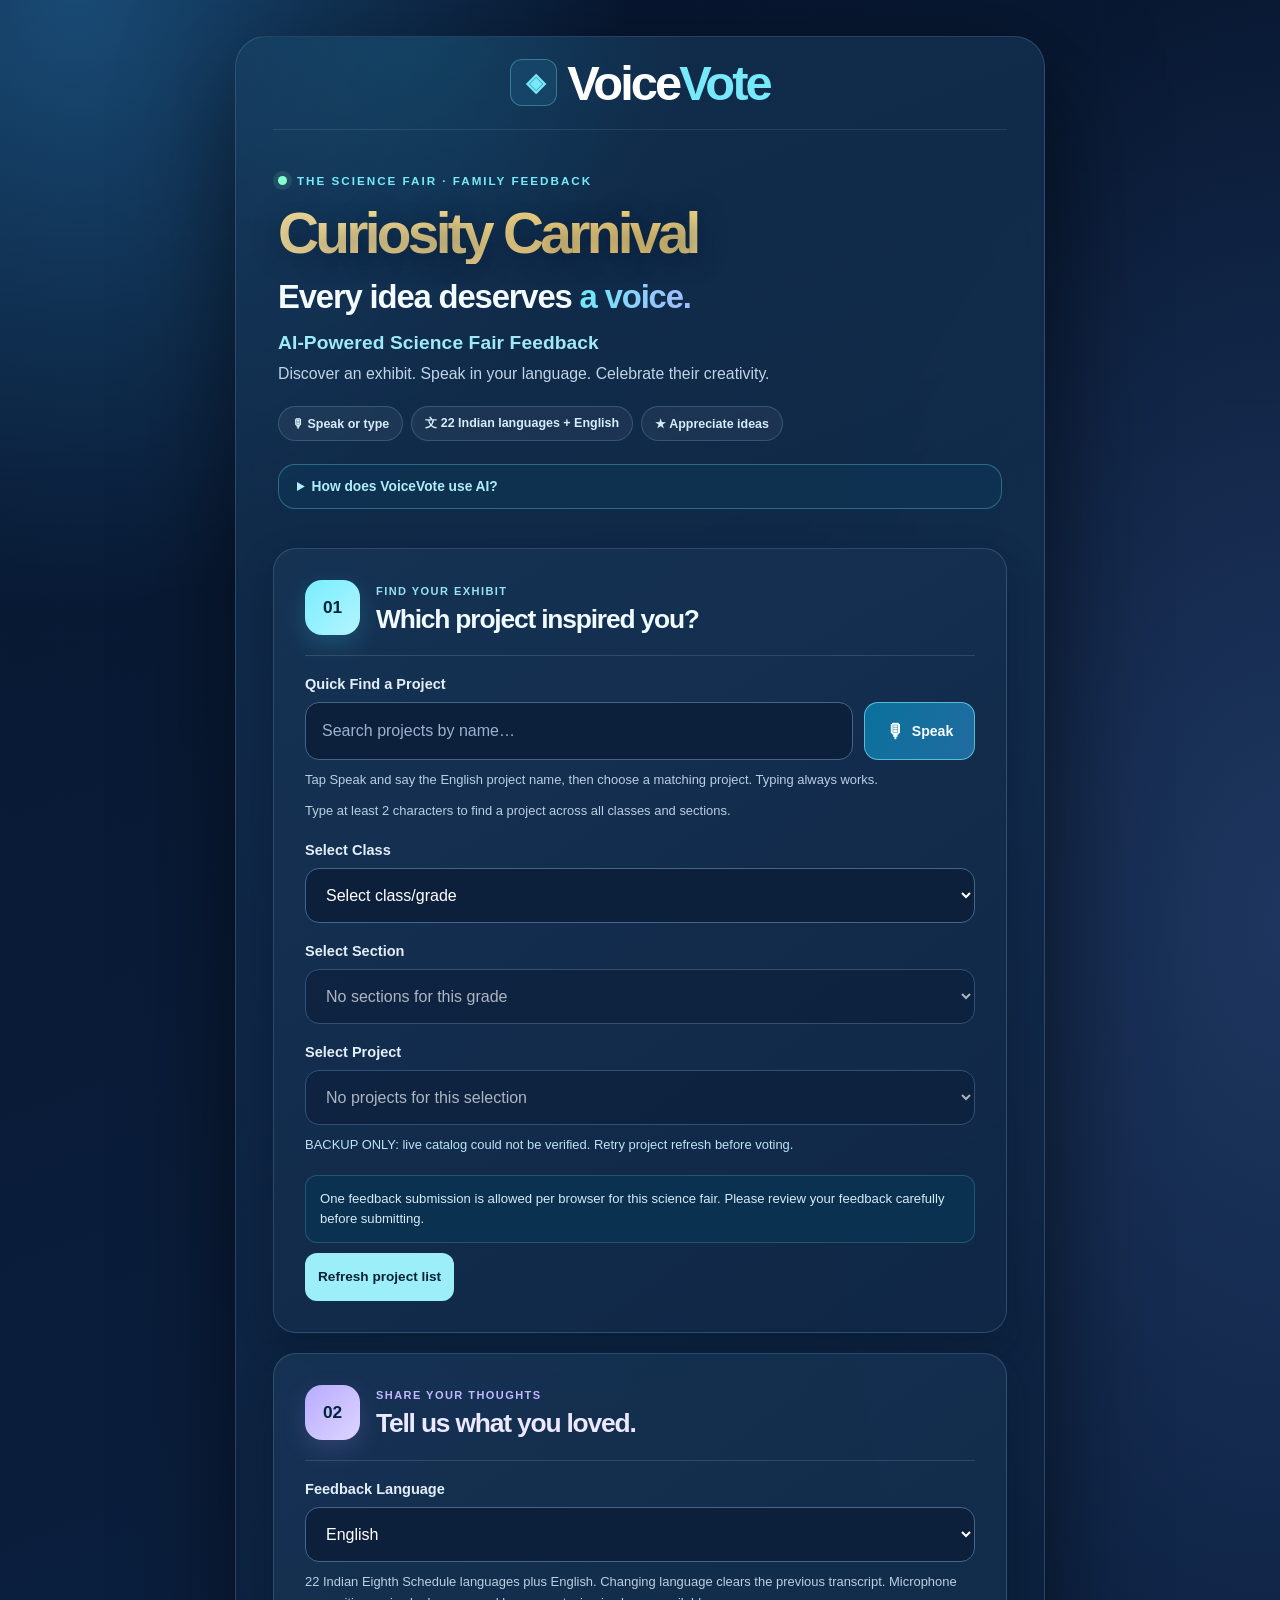
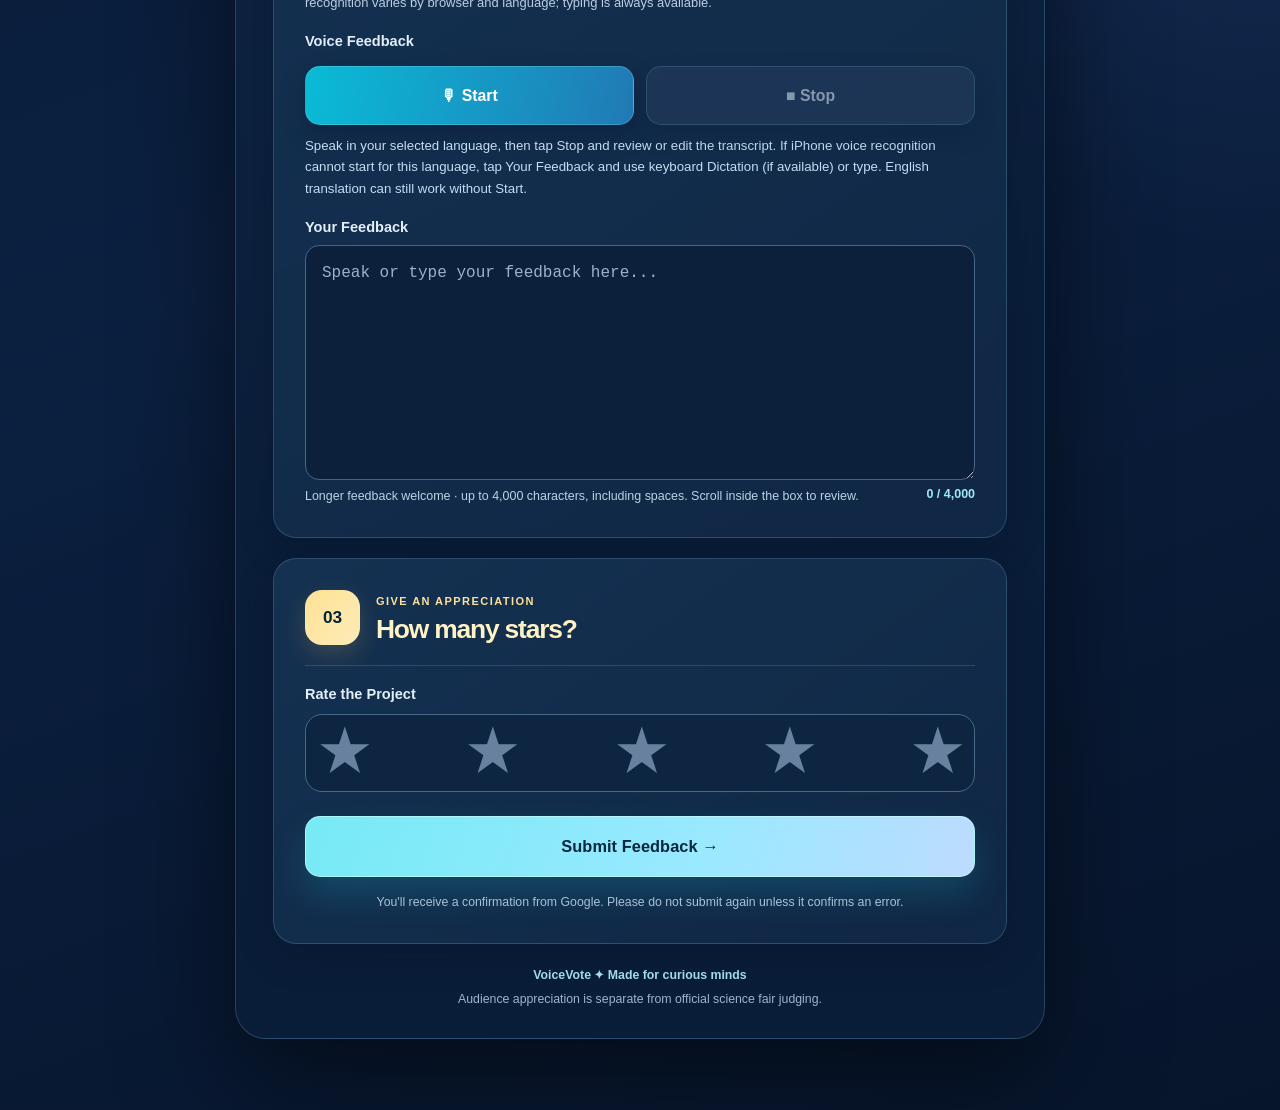
==== commit 6f830279: "Handle no-speech search cleanly and cancel recognition when visitor selects a matching result" ====
--- a/index.html
+++ b/index.html
@@ -488,6 +488,7 @@
 let projectSearchListening = false;
 let projectSearchStopping = false;
 let projectSearchVoiceHadError = false;
+let projectSearchHeardThisSession = false;
 let projectSearchVoiceGeneratedInput = false;
 
 function setVoiceSearchMessage(message) {
@@ -550,11 +551,13 @@
     instance.interimResults=true;
     instance.maxAlternatives=1;
     projectSearchVoiceHadError=false;
+    projectSearchHeardThisSession=false;
     projectSearchRecognition=instance;
     instance.onresult=function(event){
       if(projectSearchRecognition!==instance || isVoteLocked())return;
       const spoken=mergeSpeechRecognitionResults(event.results).trim();
       if(!spoken)return;
+      projectSearchHeardThisSession=true;
       // The existing catalog search performs matching, disambiguation and
       // class/section selection. Speech does NOT auto-vote or select a guess.
       const search=document.getElementById('projectSearch');
@@ -589,7 +592,7 @@
       projectSearchListening=false;
       projectSearchStopping=false;
       if(!projectSearchVoiceHadError){
-        if(document.getElementById('projectSearch').value.trim().length<2)
+        if(!projectSearchHeardThisSession)
           setVoiceSearchMessage('No project name heard. Tap Speak again, or type at least 2 letters.');
       }
       syncVoteStatus();
@@ -797,6 +800,10 @@
     cancelProjectSearchVoice();
     setVoiceSearchMessage('Voice search stopped. Continue typing and choose a result.');
   }
+});
+document.getElementById('projectSearchResults').addEventListener('click',function(event){
+  // Choosing a suggestion also terminates any concurrent recognition.
+  if(event.target?.closest?.('button') && projectSearchRecognition)cancelProjectSearchVoice();
 });
 const newVisitorBtn = document.getElementById("newVisitorBtn");
 const visitorPassFeature = document.getElementById("visitorPassFeature");
--- a/voicevote-theme.css
+++ b/voicevote-theme.css
@@ -137,3 +137,34 @@
   .header .logo{font-size:clamp(1.45rem,5.5vw,1.85rem)}
   .header h2{font-size:clamp(.98rem,3.8vw,1.12rem)}
 }
+
+/* VV-33: optional one-utterance project-name search, beside the existing
+   live-roster quick-find. No changes to the voting microphone or POST. */
+.project-search-entry{display:flex;align-items:flex-start;gap:11px}
+.project-search-entry .search-box{flex:1;min-width:0}
+.project-search-entry .search-box #projectSearch{min-height:58px}
+.step-section .project-search-voice-btn{
+  display:inline-flex;align-items:center;justify-content:center;gap:7px;
+  min-width:111px;min-height:58px;flex-shrink:0;
+  margin:0;padding:10px 13px;
+  border:1px solid #79e5f4aa;border-radius:14px;
+  background:linear-gradient(120deg,#0a719c,#216ba1);
+  color:#f4fdff;font-weight:850;font-size:.88rem;cursor:pointer;
+}
+.step-section .project-search-voice-btn:not(:disabled):hover{background:linear-gradient(120deg,#0a8eaa,#2b8fc1)}
+.step-section .project-search-voice-btn.listening{
+  background:linear-gradient(110deg,#924858,#5c365b);
+  border-color:#ffd6ba;box-shadow:0 0 0 3px #ffb6a027;
+}
+.step-section .project-search-voice-btn:focus-visible{outline:3px solid #ffe39e;outline-offset:3px}
+.step-section .project-search-voice-btn:disabled{opacity:.52;cursor:not-allowed}
+.project-search-mic-icon{font-size:1.2rem;line-height:1}
+.step-section .project-search-voice-status{
+  padding:9px 12px;margin:9px 0 2px;border:1px solid #65cdd28f;
+  background:#153e57;border-radius:10px;color:#d7faff;
+  font-size:.84rem;font-weight:750;line-height:1.5;
+}
+@media(max-width:430px){
+  .project-search-entry{gap:8px}
+  .step-section .project-search-voice-btn{min-width:91px;min-height:58px;padding:9px 8px;font-size:.81rem}
+}
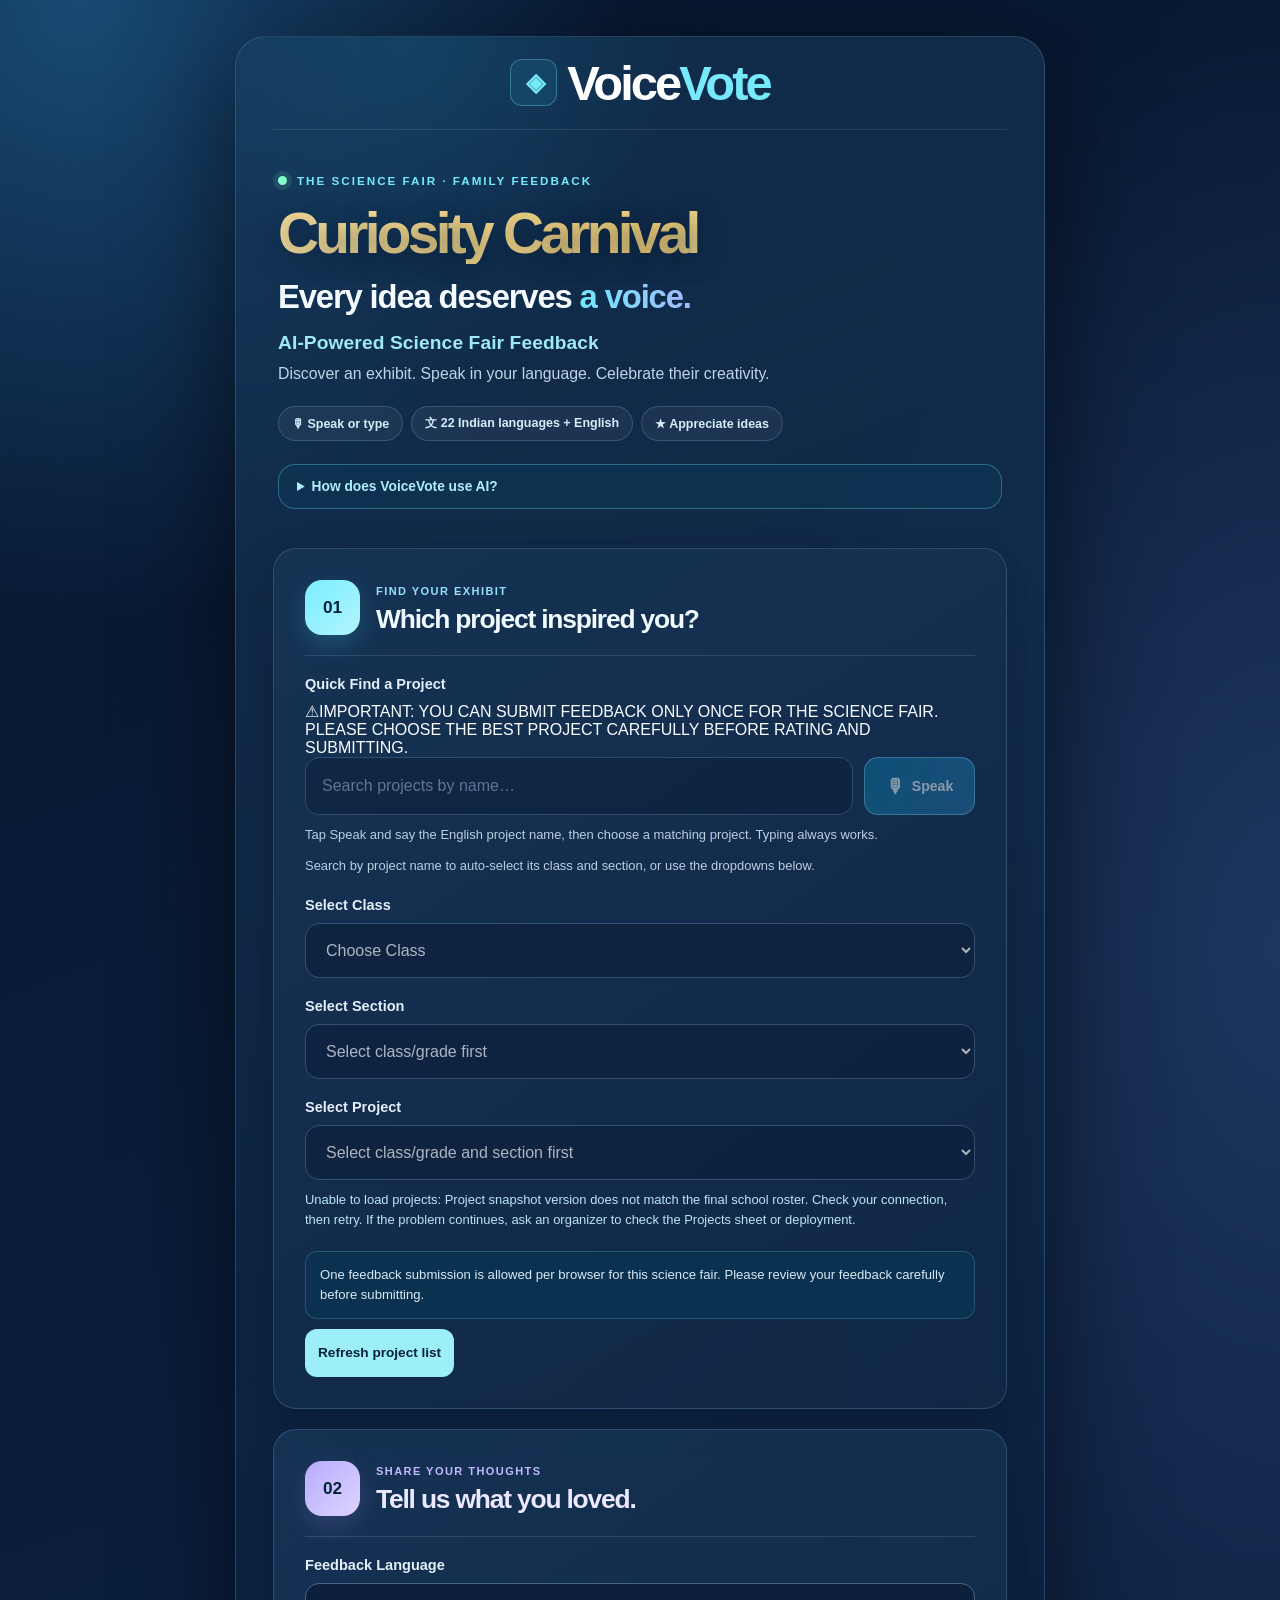
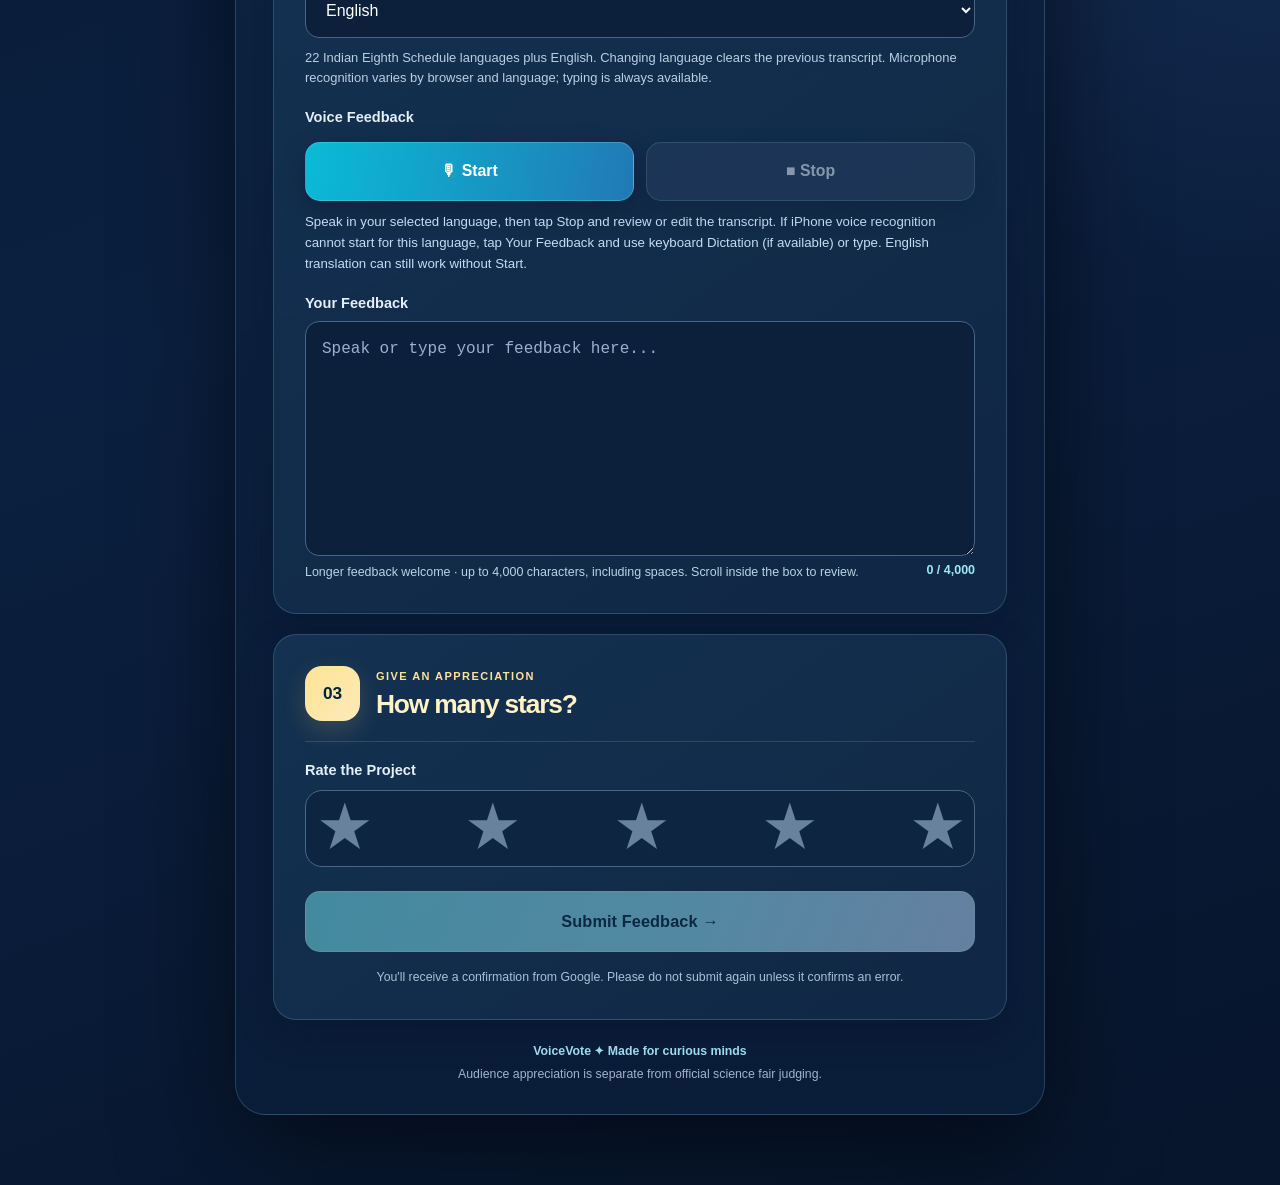
==== commit 108f34ca: "VV-34: show high-contrast all-caps one-time vote warning in index.html" ====
--- a/index.html
+++ b/index.html
@@ -311,6 +311,7 @@
   <section class="step-section step-choose" aria-labelledby="chooseHeading">
     <div class="step-topline"><span class="step-num">01</span><div><span class="step-caption">FIND YOUR EXHIBIT</span><h3 id="chooseHeading">Which project inspired you?</h3></div></div>
     <label for="projectSearch">Quick Find a Project</label>
+    <p id="oneTimeVoteNotice" class="project-choice-warning" role="note"><span class="project-choice-warning-icon" aria-hidden="true">⚠</span><span>IMPORTANT: YOU CAN SUBMIT FEEDBACK ONLY ONCE FOR THE SCIENCE FAIR. PLEASE CHOOSE THE BEST PROJECT CAREFULLY BEFORE RATING AND SUBMITTING.</span></p>
   <div class="project-search-entry">
     <div class="search-box">
       <input type="search" id="projectSearch" placeholder="Search projects by name…" autocomplete="off" aria-controls="projectSearchResults" aria-expanded="false" aria-describedby="projectSearchStatus projectSearchVoiceStatus" disabled>
